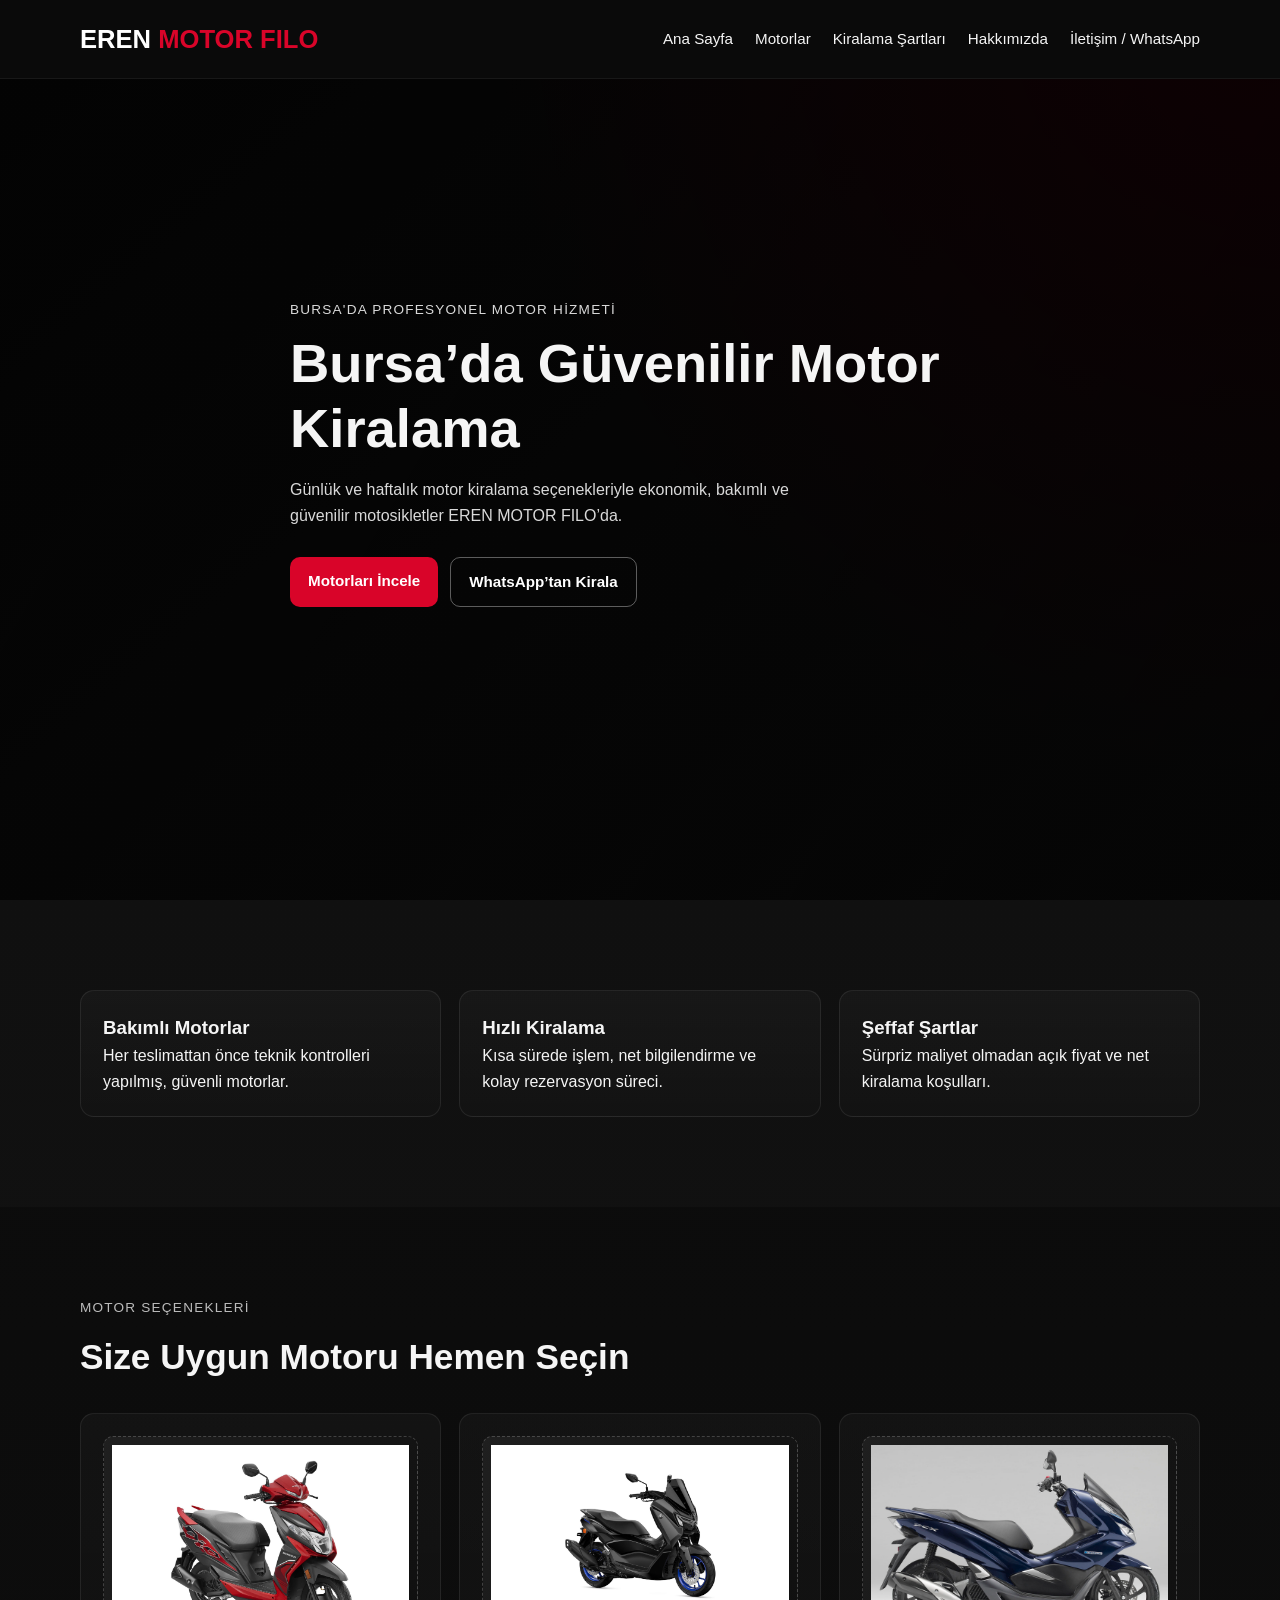
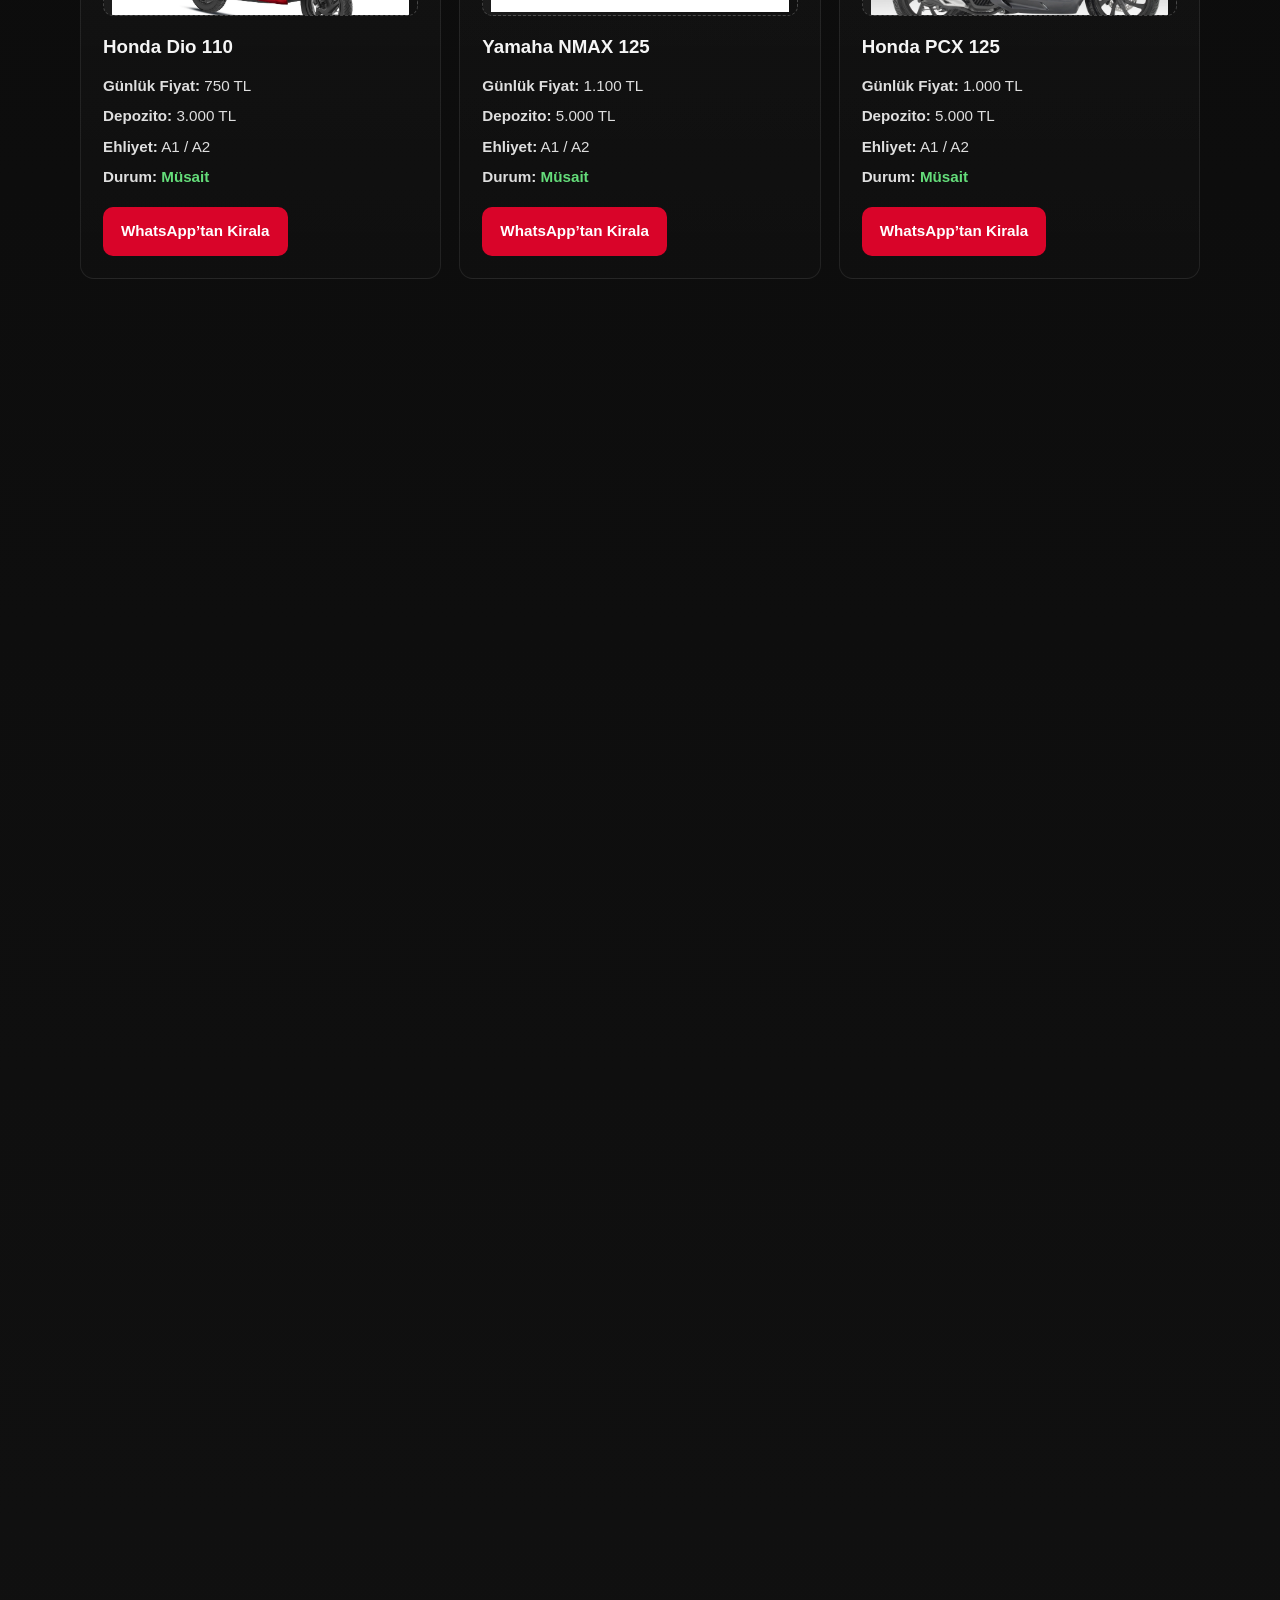
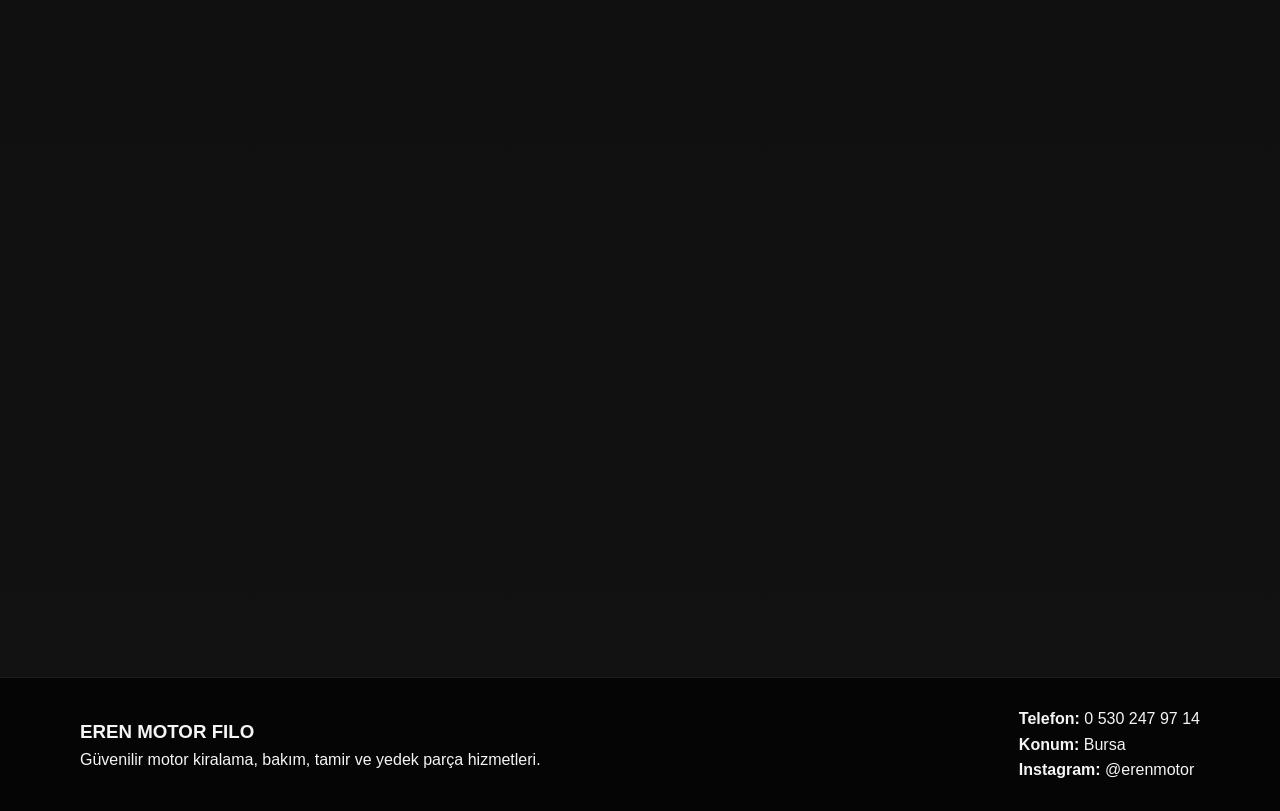
==== index.html @ 7e7c27e3 "ilk commit" ====
<!DOCTYPE html>
<html lang="tr">
  <head>
    <meta charset="UTF-8" />
    <meta name="viewport" content="width=device-width, initial-scale=1.0" />
    <meta
      name="description"
      content="EREN MOTOR FILO Bursa'da güvenilir motor kiralama, bakım, tamir ve yedek parça hizmetleri sunar."
    />
    <title>EREN MOTOR FILO – Güvenilir Motor Kiralama, Bakım ve Yedek Parça</title>
    <link rel="stylesheet" href="style.css" />
  </head>
  <body>
    <header class="header" id="top">
      <div class="container nav-wrap">
        <a href="#ana-sayfa" class="logo">EREN <span>MOTOR FILO</span></a>
        <button class="menu-toggle" id="menuToggle" aria-label="Menüyü Aç/Kapat">
          <span></span><span></span><span></span>
        </button>
        <nav class="nav" id="navMenu">
          <a href="#ana-sayfa">Ana Sayfa</a>
          <a href="#motorlar">Motorlar</a>
          <a href="#sartlar">Kiralama Şartları</a>
          <a href="#hakkimizda">Hakkımızda</a>
          <a href="#iletisim">İletişim / WhatsApp</a>
        </nav>
      </div>
    </header>

    <main>
      <section class="hero section" id="ana-sayfa">
        <div class="hero-overlay"></div>
        <div class="container hero-content reveal">
          <p class="eyebrow">Bursa'da Profesyonel Motor Hizmeti</p>
          <h1>Bursa’da Güvenilir Motor Kiralama</h1>
          <p>
            Günlük ve haftalık motor kiralama seçenekleriyle ekonomik, bakımlı ve
            güvenilir motosikletler EREN MOTOR FILO’da.
          </p>
          <div class="hero-actions">
            <a href="#motorlar" class="btn btn-primary">Motorları İncele</a>
            <a href="#" class="btn btn-outline wa-btn">WhatsApp’tan Kirala</a>
          </div>
        </div>
      </section>

      <section class="trust section">
        <div class="container trust-grid">
          <article class="trust-card reveal">
            <h3>Bakımlı Motorlar</h3>
            <p>Her teslimattan önce teknik kontrolleri yapılmış, güvenli motorlar.</p>
          </article>
          <article class="trust-card reveal">
            <h3>Hızlı Kiralama</h3>
            <p>Kısa sürede işlem, net bilgilendirme ve kolay rezervasyon süreci.</p>
          </article>
          <article class="trust-card reveal">
            <h3>Şeffaf Şartlar</h3>
            <p>Sürpriz maliyet olmadan açık fiyat ve net kiralama koşulları.</p>
          </article>
        </div>
      </section>

      <section class="section" id="motorlar">
        <div class="container">
          <div class="section-head reveal">
            <p class="eyebrow">Motor Seçenekleri</p>
            <h2>Size Uygun Motoru Hemen Seçin</h2>
          </div>
          <div class="motor-grid">
            <article class="motor-card reveal">
              <div class="img-placeholder">
                <img
                  src="./honda-dio-110.jpg"
                  alt="Honda Dio 110"
                  class="motor-image"
                />
              </div>
              <h3>Honda Dio 110</h3>
              <ul>
                <li><strong>Günlük Fiyat:</strong> 750 TL</li>
                <li><strong>Depozito:</strong> 3.000 TL</li>
                <li><strong>Ehliyet:</strong> A1 / A2</li>
                <li><strong>Durum:</strong> <span class="status">Müsait</span></li>
              </ul>
              <a href="#" class="btn btn-primary wa-btn">WhatsApp’tan Kirala</a>
            </article>

            <article class="motor-card reveal">
              <div class="img-placeholder">
                <img
                  src="./yamaha-nmax-125.jpg"
                  alt="Yamaha NMAX 125"
                  class="motor-image"
                />
              </div>
              <h3>Yamaha NMAX 125</h3>
              <ul>
                <li><strong>Günlük Fiyat:</strong> 1.100 TL</li>
                <li><strong>Depozito:</strong> 5.000 TL</li>
                <li><strong>Ehliyet:</strong> A1 / A2</li>
                <li><strong>Durum:</strong> <span class="status">Müsait</span></li>
              </ul>
              <a href="#" class="btn btn-primary wa-btn">WhatsApp’tan Kirala</a>
            </article>

            <article class="motor-card reveal">
              <div class="img-placeholder">
                <img
                  src="./honda-pcx-125.jpg"
                  alt="Honda PCX 125"
                  class="motor-image"
                />
              </div>
              <h3>Honda PCX 125</h3>
              <ul>
                <li><strong>Günlük Fiyat:</strong> 1.000 TL</li>
                <li><strong>Depozito:</strong> 5.000 TL</li>
                <li><strong>Ehliyet:</strong> A1 / A2</li>
                <li><strong>Durum:</strong> <span class="status">Müsait</span></li>
              </ul>
              <a href="#" class="btn btn-primary wa-btn">WhatsApp’tan Kirala</a>
            </article>
          </div>
        </div>
      </section>

      <section class="section" id="sartlar">
        <div class="container">
          <div class="section-head reveal">
            <p class="eyebrow">Kiralama Şartları</p>
            <h2>Net ve Güvenilir Süreç</h2>
          </div>
          <div class="terms-grid">
            <article class="term-card reveal">Geçerli ehliyet ve kimlik zorunludur.</article>
            <article class="term-card reveal">Depozito teslimat öncesinde alınır.</article>
            <article class="term-card reveal">Kask kullanımı zorunludur.</article>
            <article class="term-card reveal">Trafik cezaları kiracıya aittir.</article>
            <article class="term-card reveal">
              Hasar, kaza veya arıza durumunda firma ile hemen iletişime geçilmelidir.
            </article>
            <article class="term-card reveal">Motor üçüncü kişilere kullandırılamaz.</article>
            <article class="term-card reveal">Sözleşme imzalanmadan motor teslim edilmez.</article>
          </div>
          <div class="download-actions reveal">
            <a href="#" class="btn btn-outline">Kiralama Sözleşmesi PDF İndir</a>
            <a href="#" class="btn btn-outline">Kiralama Sözleşmesi Word İndir</a>
          </div>
        </div>
      </section>

      <section class="section" id="hakkimizda">
        <div class="container about reveal">
          <div class="section-head">
            <p class="eyebrow">Hakkımızda</p>
            <h2>EREN MOTOR FILO</h2>
          </div>
          <p>
            EREN MOTOR FILO, motosiklet bakım, tamir, onarım, yedek parça ve motor kiralama
            hizmetleri sunan güvenilir bir işletmedir. Müşterilerimize bakımlı, güvenli
            ve kullanıma hazır motosikletler sunarak şehir içi ulaşımı daha pratik ve
            ekonomik hale getiriyoruz. Amacımız; şeffaf fiyat, güvenilir hizmet ve hızlı
            destek ile müşterilerimize sorunsuz bir deneyim yaşatmaktır.
          </p>
        </div>
      </section>

      <section class="section" id="iletisim">
        <div class="container contact-grid">
          <div class="contact-info reveal">
            <div class="section-head">
              <p class="eyebrow">İletişim</p>
              <h2>Bize Ulaşın</h2>
            </div>
            <ul>
              <li><strong>Yetkili:</strong> Aziz Yavaş</li>
              <li><strong>Telefon:</strong> 0 530 247 97 14</li>
              <li><strong>Instagram:</strong> @erenmotor</li>
              <li><strong>Konum:</strong> Bursa, Osmangazi, Bağlarbaşı Mah., 1. Çalı Sok., 1A</li>
            </ul>
            <a href="#" class="btn btn-primary wa-btn">WhatsApp</a>
            <div class="map-placeholder">Google Maps Placeholder</div>
          </div>

          <form class="contact-form reveal" id="contactForm">
            <h3>Hızlı Talep Formu</h3>
            <label for="name">Ad Soyad</label>
            <input type="text" id="name" name="name" required />

            <label for="phone">Telefon</label>
            <input type="tel" id="phone" name="phone" required />

            <label for="bike">Kiralamak istediğiniz motor</label>
            <input type="text" id="bike" name="bike" required />

            <label for="date">Tarih aralığı</label>
            <input type="text" id="date" name="date" placeholder="Örn: 12.06.2026 - 15.06.2026" required />

            <label for="message">Mesaj</label>
            <textarea id="message" name="message" rows="4" required></textarea>

            <button type="submit" class="btn btn-primary">Gönder</button>
            <p class="form-note" id="formNote"></p>
          </form>
        </div>
      </section>
    </main>

    <footer class="footer">
      <div class="container footer-content">
        <div>
          <h3>EREN MOTOR FILO</h3>
          <p>Güvenilir motor kiralama, bakım, tamir ve yedek parça hizmetleri.</p>
        </div>
        <div>
          <p><strong>Telefon:</strong> 0 530 247 97 14</p>
          <p><strong>Konum:</strong> Bursa</p>
          <p><strong>Instagram:</strong> @erenmotor</p>
        </div>
      </div>
    </footer>

    <script src="script.js"></script>
  </body>
</html>
---- style.css ----
:root {
  --black: #0b0b0b;
  --dark-gray: #1a1a1a;
  --mid-gray: #2b2b2b;
  --light: #f5f5f5;
  --white: #ffffff;
  --red: #d90429;
  --red-hover: #ef233c;
  --shadow: 0 12px 30px rgba(0, 0, 0, 0.35);
}

* {
  margin: 0;
  padding: 0;
  box-sizing: border-box;
}

html {
  scroll-behavior: smooth;
}

body {
  font-family: "Segoe UI", Tahoma, Geneva, Verdana, sans-serif;
  background: linear-gradient(180deg, #090909, #121212);
  color: var(--light);
  line-height: 1.6;
}

.container {
  width: min(1120px, 92%);
  margin: 0 auto;
}

.section {
  padding: 90px 0;
}

.eyebrow {
  color: #bbbbbb;
  text-transform: uppercase;
  letter-spacing: 1.2px;
  font-size: 0.85rem;
  margin-bottom: 10px;
}

.header {
  position: fixed;
  top: 0;
  width: 100%;
  z-index: 1000;
  background: rgba(11, 11, 11, 0.95);
  border-bottom: 1px solid rgba(255, 255, 255, 0.06);
  transition: box-shadow 0.3s ease, background 0.3s ease;
}

.header.scrolled {
  box-shadow: var(--shadow);
  background: rgba(11, 11, 11, 0.98);
}

.nav-wrap {
  min-height: 78px;
  display: flex;
  align-items: center;
  justify-content: space-between;
}

.logo {
  color: var(--white);
  font-size: 1.6rem;
  text-decoration: none;
  font-weight: 800;
}

.logo span {
  color: var(--red);
}

.nav {
  display: flex;
  gap: 22px;
}

.nav a {
  text-decoration: none;
  color: var(--light);
  font-size: 0.95rem;
  transition: color 0.25s ease;
}

.nav a:hover {
  color: var(--red);
}

.menu-toggle {
  display: none;
  width: 42px;
  height: 42px;
  border: 1px solid rgba(255, 255, 255, 0.2);
  border-radius: 8px;
  background: transparent;
  cursor: pointer;
}

.menu-toggle span {
  display: block;
  width: 20px;
  height: 2px;
  background: var(--white);
  margin: 5px auto;
  transition: 0.25s ease;
}

.hero {
  position: relative;
  min-height: 100vh;
  display: flex;
  align-items: center;
  padding-top: 96px;
  background: radial-gradient(circle at top right, #2b0008, transparent 50%),
    linear-gradient(140deg, #060606, #151515);
}

.hero-overlay {
  position: absolute;
  inset: 0;
  background: linear-gradient(120deg, rgba(0, 0, 0, 0.55), rgba(0, 0, 0, 0.75));
}

.hero-content {
  position: relative;
  max-width: 700px;
  z-index: 2;
}

.hero h1 {
  font-size: clamp(2rem, 5vw, 3.4rem);
  margin-bottom: 16px;
  line-height: 1.2;
}

.hero p {
  color: #d9d9d9;
  max-width: 60ch;
}

.hero-actions {
  display: flex;
  flex-wrap: wrap;
  gap: 12px;
  margin-top: 28px;
}

.btn {
  display: inline-block;
  text-decoration: none;
  border: none;
  cursor: pointer;
  padding: 12px 18px;
  border-radius: 10px;
  font-weight: 700;
  font-size: 0.95rem;
  transition: transform 0.2s ease, background 0.25s ease, color 0.25s ease;
}

.btn:hover {
  transform: translateY(-2px);
}

.btn-primary {
  background: var(--red);
  color: var(--white);
}

.btn-primary:hover {
  background: var(--red-hover);
}

.btn-outline {
  background: transparent;
  color: var(--white);
  border: 1px solid rgba(255, 255, 255, 0.35);
}

.btn-outline:hover {
  border-color: var(--red);
  color: var(--red);
}

.trust {
  background: rgba(255, 255, 255, 0.02);
}

.trust-grid {
  display: grid;
  grid-template-columns: repeat(3, 1fr);
  gap: 18px;
}

.trust-card,
.motor-card,
.term-card,
.contact-form,
.contact-info,
.about {
  background: linear-gradient(180deg, rgba(255, 255, 255, 0.03), rgba(255, 255, 255, 0.01));
  border: 1px solid rgba(255, 255, 255, 0.08);
  border-radius: 14px;
  padding: 22px;
}

.section-head h2 {
  font-size: clamp(1.5rem, 2.8vw, 2.2rem);
}

.motor-grid {
  margin-top: 28px;
  display: grid;
  grid-template-columns: repeat(3, 1fr);
  gap: 18px;
}

.motor-card {
  transition: transform 0.25s ease, border-color 0.25s ease;
}

.motor-card:hover {
  transform: translateY(-6px);
  border-color: rgba(217, 4, 41, 0.65);
}

.img-placeholder {
  height: 180px;
  display: grid;
  place-items: center;
  overflow: hidden;
  border-radius: 10px;
  margin-bottom: 16px;
  color: #bcbcbc;
  background: linear-gradient(120deg, #1f1f1f, #101010);
  border: 1px dashed rgba(255, 255, 255, 0.2);
}

.motor-image {
  width: 100%;
  height: 100%;
  object-fit: contain;
  padding: 8px;
}

.motor-card h3 {
  margin-bottom: 12px;
}

.motor-card ul {
  list-style: none;
  margin-bottom: 18px;
}

.motor-card li {
  margin-bottom: 6px;
  color: #dfdfdf;
  font-size: 0.95rem;
}

.status {
  color: #64dd7a;
  font-weight: 700;
}

.terms-grid {
  margin-top: 26px;
  display: grid;
  grid-template-columns: repeat(2, 1fr);
  gap: 14px;
}

.download-actions {
  margin-top: 22px;
  display: flex;
  flex-wrap: wrap;
  gap: 12px;
}

.about p {
  margin-top: 14px;
  color: #e1e1e1;
}

.contact-grid {
  display: grid;
  grid-template-columns: 1fr 1fr;
  gap: 20px;
}

.contact-info ul {
  list-style: none;
  margin: 14px 0;
}

.contact-info li {
  margin-bottom: 8px;
}

.map-placeholder {
  margin-top: 18px;
  height: 220px;
  border-radius: 10px;
  display: grid;
  place-items: center;
  color: #cfcfcf;
  border: 1px dashed rgba(255, 255, 255, 0.26);
  background: linear-gradient(130deg, #151515, #0f0f0f);
}

.contact-form h3 {
  margin-bottom: 14px;
}

.contact-form label {
  display: block;
  font-size: 0.92rem;
  margin-bottom: 5px;
  color: #dddddd;
}

.contact-form input,
.contact-form textarea {
  width: 100%;
  background: #131313;
  color: var(--white);
  border: 1px solid rgba(255, 255, 255, 0.15);
  border-radius: 10px;
  padding: 11px 12px;
  margin-bottom: 12px;
}

.contact-form input:focus,
.contact-form textarea:focus {
  outline: none;
  border-color: rgba(217, 4, 41, 0.65);
}

.form-note {
  margin-top: 8px;
  font-size: 0.9rem;
}

.footer {
  background: #050505;
  border-top: 1px solid rgba(255, 255, 255, 0.09);
  padding: 28px 0;
}

.footer-content {
  display: flex;
  align-items: center;
  justify-content: space-between;
  gap: 18px;
}

.reveal {
  opacity: 0;
  transform: translateY(18px);
  transition: opacity 0.6s ease, transform 0.6s ease;
}

.reveal.visible {
  opacity: 1;
  transform: translateY(0);
}

@media (max-width: 980px) {
  .nav {
    position: absolute;
    top: 78px;
    left: 0;
    width: 100%;
    flex-direction: column;
    background: #0d0d0d;
    border-bottom: 1px solid rgba(255, 255, 255, 0.08);
    padding: 16px 4%;
    display: none;
  }

  .nav.open {
    display: flex;
  }

  .menu-toggle {
    display: block;
  }

  .trust-grid,
  .motor-grid,
  .contact-grid {
    grid-template-columns: 1fr;
  }

  .terms-grid {
    grid-template-columns: 1fr;
  }

  .footer-content {
    flex-direction: column;
    align-items: flex-start;
  }
}

@media (max-width: 600px) {
  .section {
    padding: 70px 0;
  }

  .hero {
    min-height: 88vh;
  }

  .img-placeholder {
    height: 150px;
  }
}
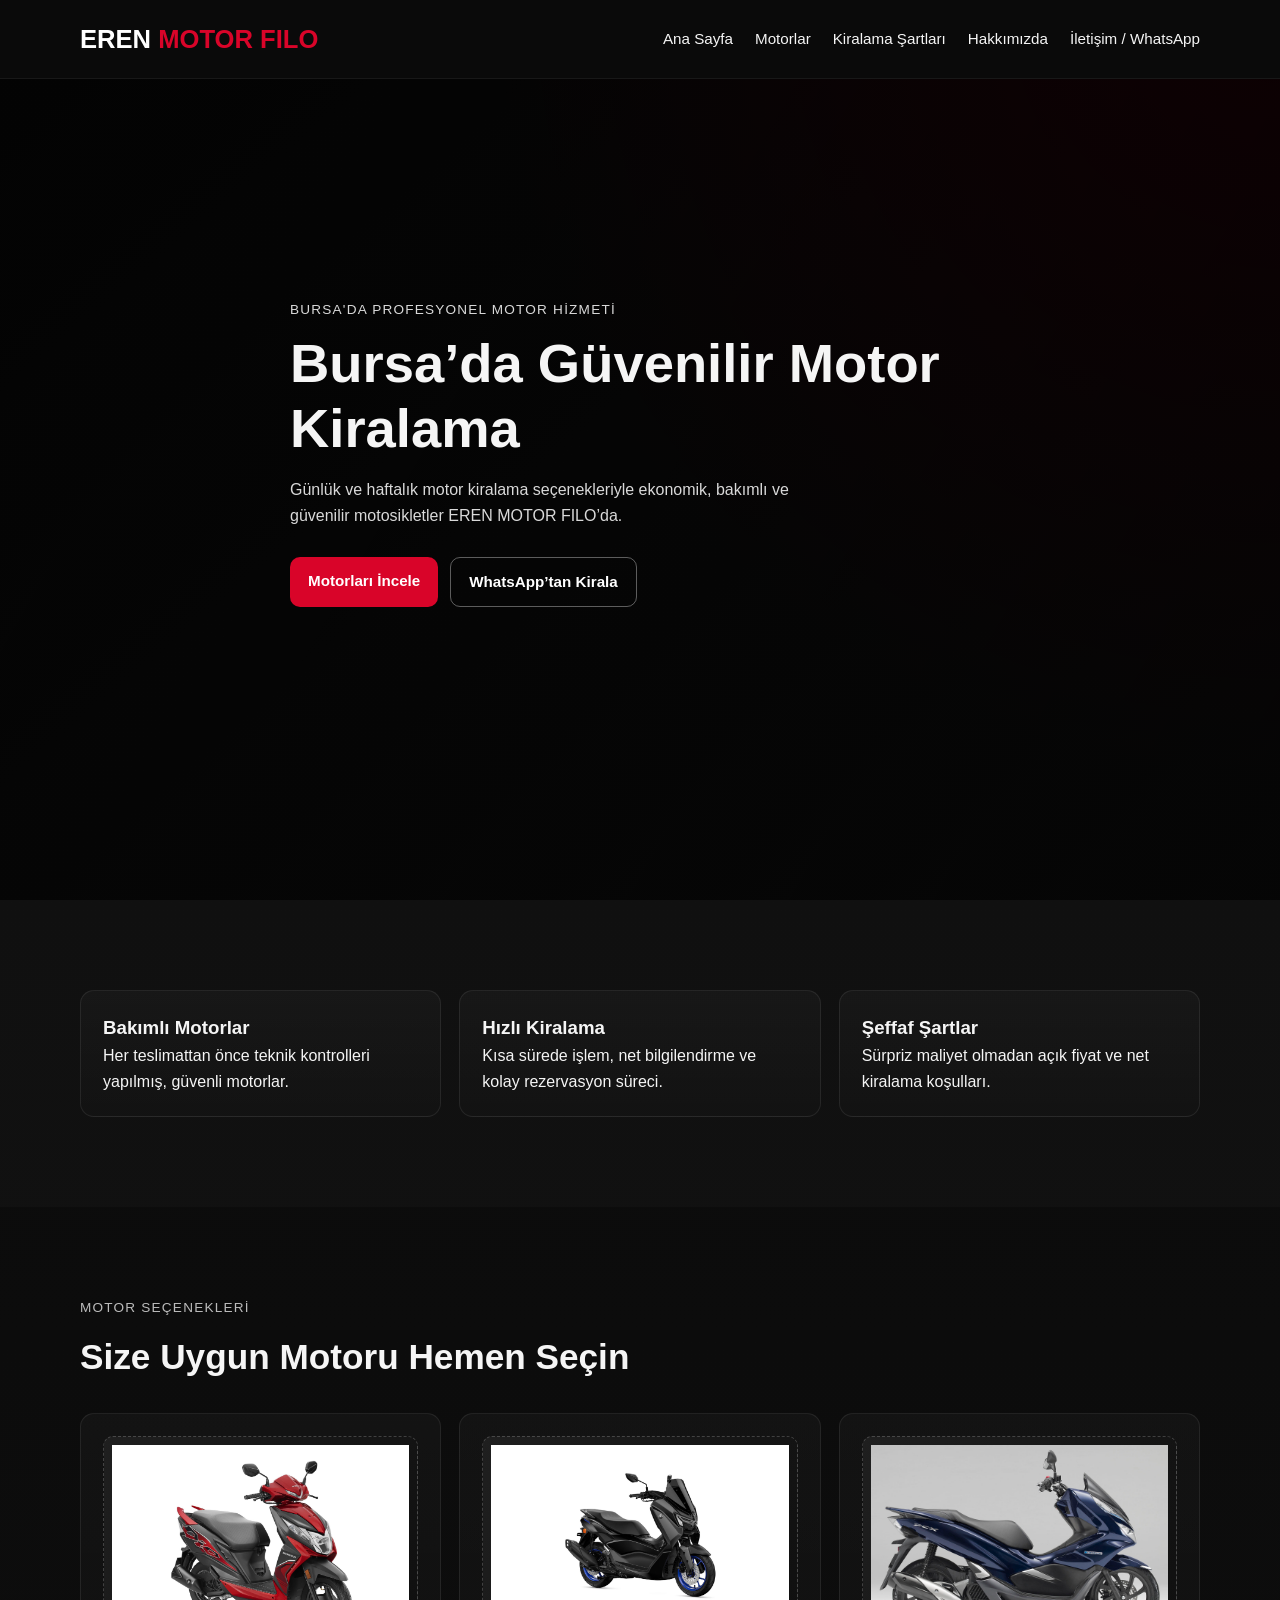
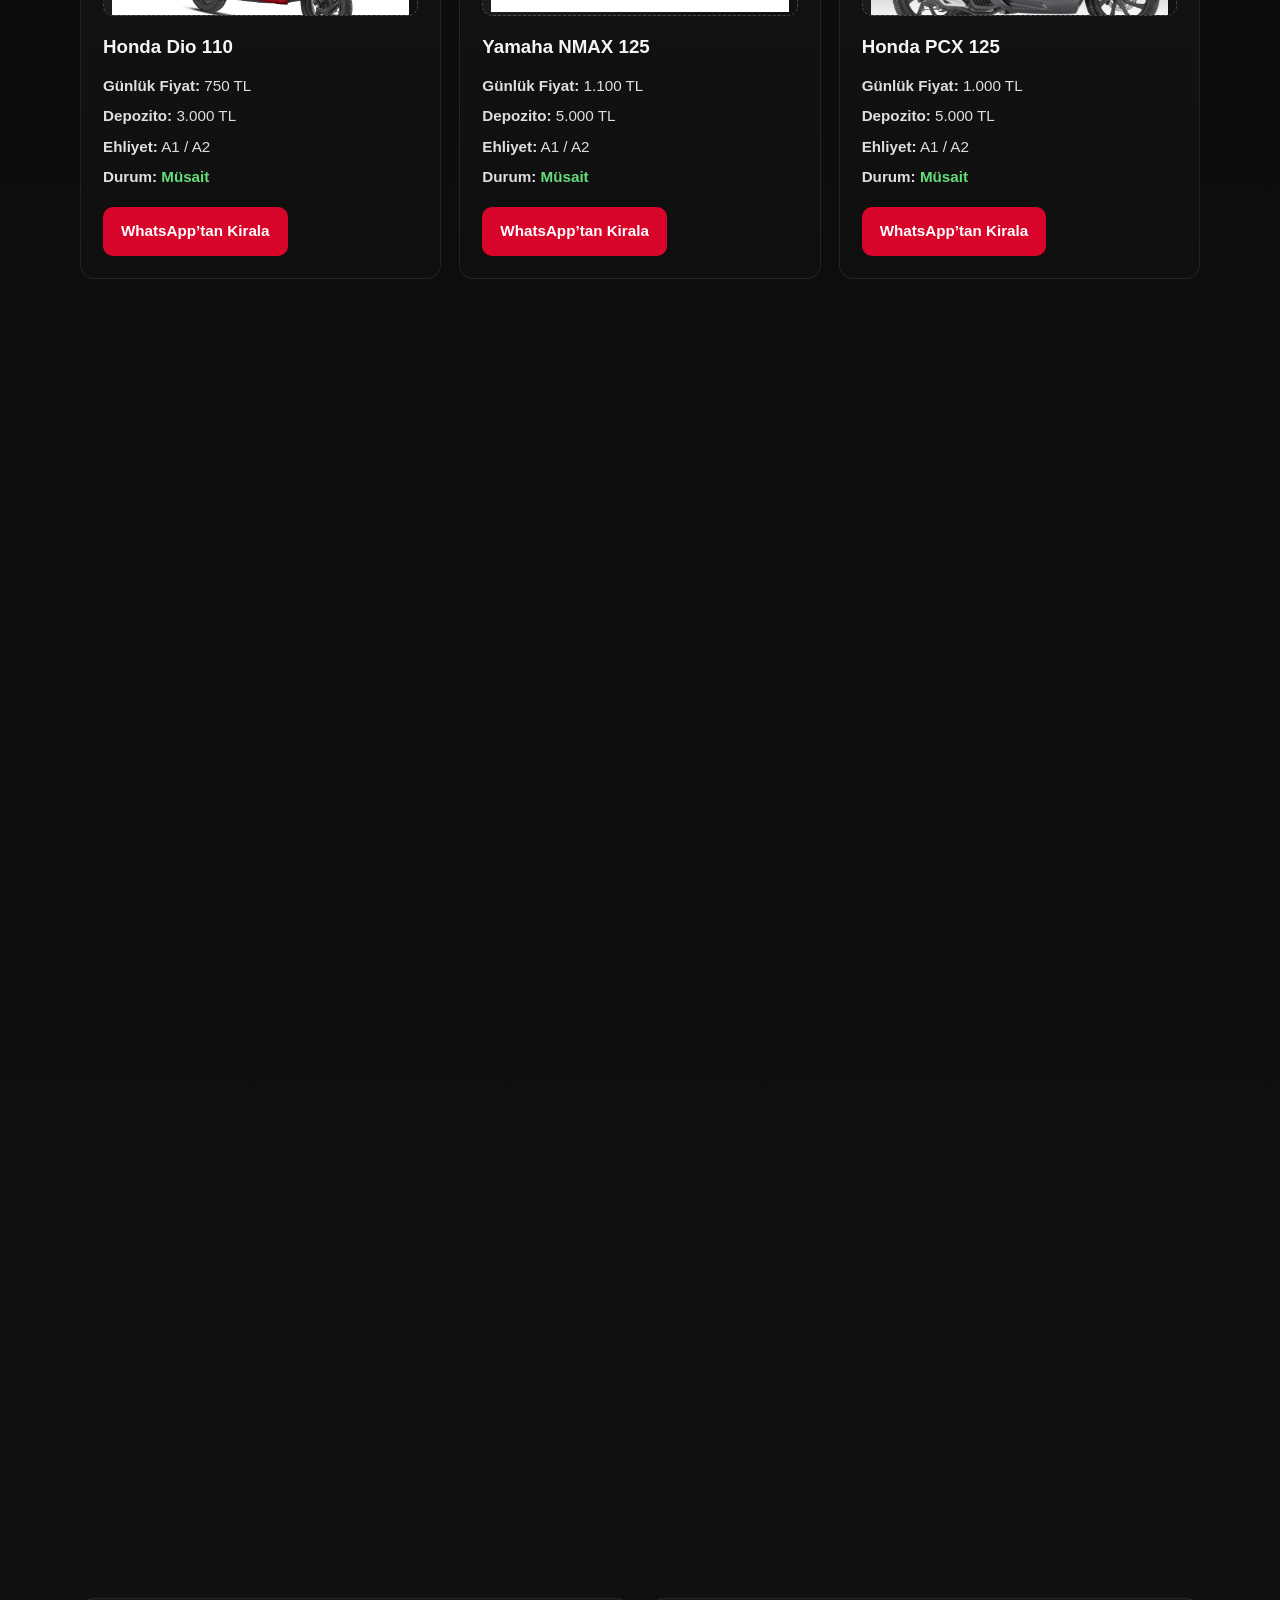
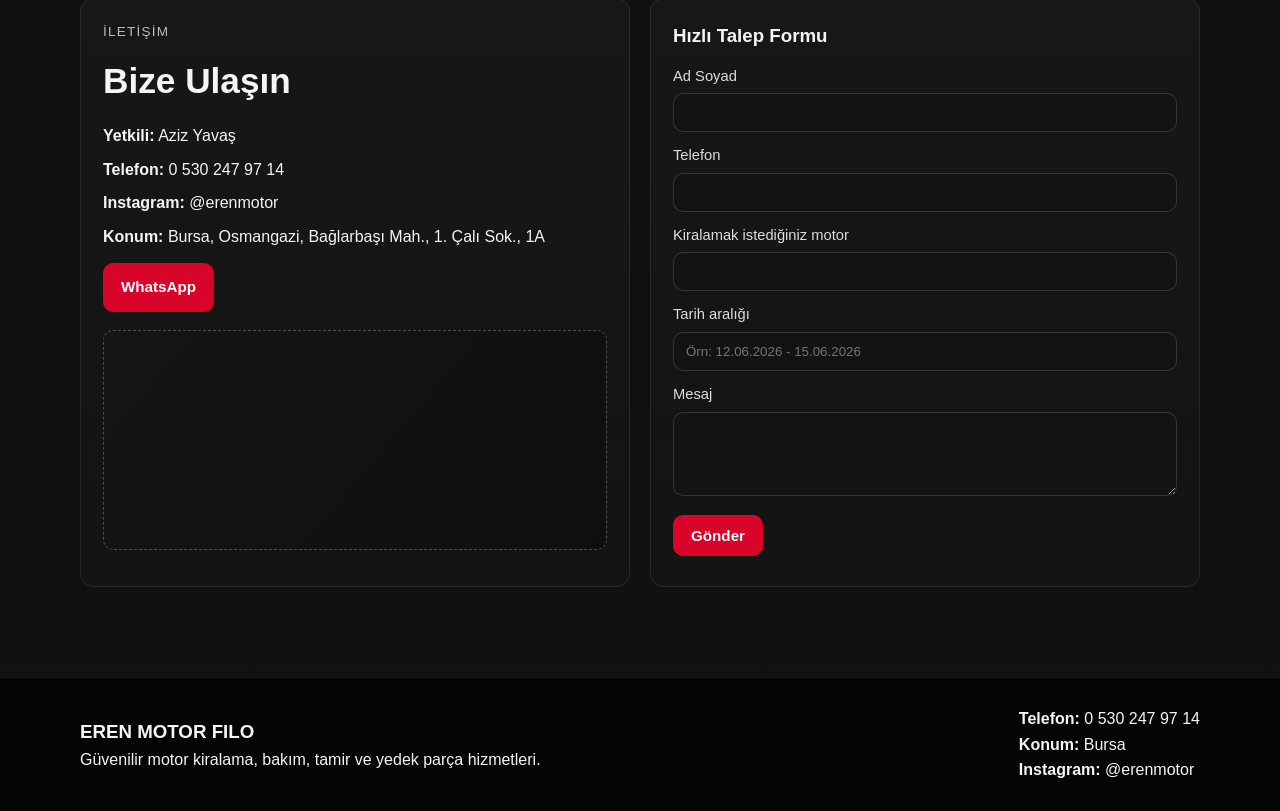
==== commit 93dc04f0: "asd" ====
--- a/index.html
+++ b/index.html
@@ -179,7 +179,18 @@
               <li><strong>Konum:</strong> Bursa, Osmangazi, Bağlarbaşı Mah., 1. Çalı Sok., 1A</li>
             </ul>
             <a href="#" class="btn btn-primary wa-btn">WhatsApp</a>
-            <div class="map-placeholder">Google Maps Placeholder</div>
+            <div class="map-placeholder">
+              <iframe
+                title="EREN MOTOR FILO Konum"
+                src="https://maps.google.com/maps?q=Bursa%2C%20Osmangazi%2C%20Ba%C4%9Flarba%C5%9F%C4%B1%20Mah.%2C%201.%20%C3%87al%C4%B1%20Sok.%2C%201A&t=&z=16&ie=UTF8&iwloc=&output=embed"
+                width="100%"
+                height="100%"
+                style="border: 0"
+                loading="lazy"
+                referrerpolicy="no-referrer-when-downgrade"
+                allowfullscreen
+              ></iframe>
+            </div>
           </div>
 
           <form class="contact-form reveal" id="contactForm">
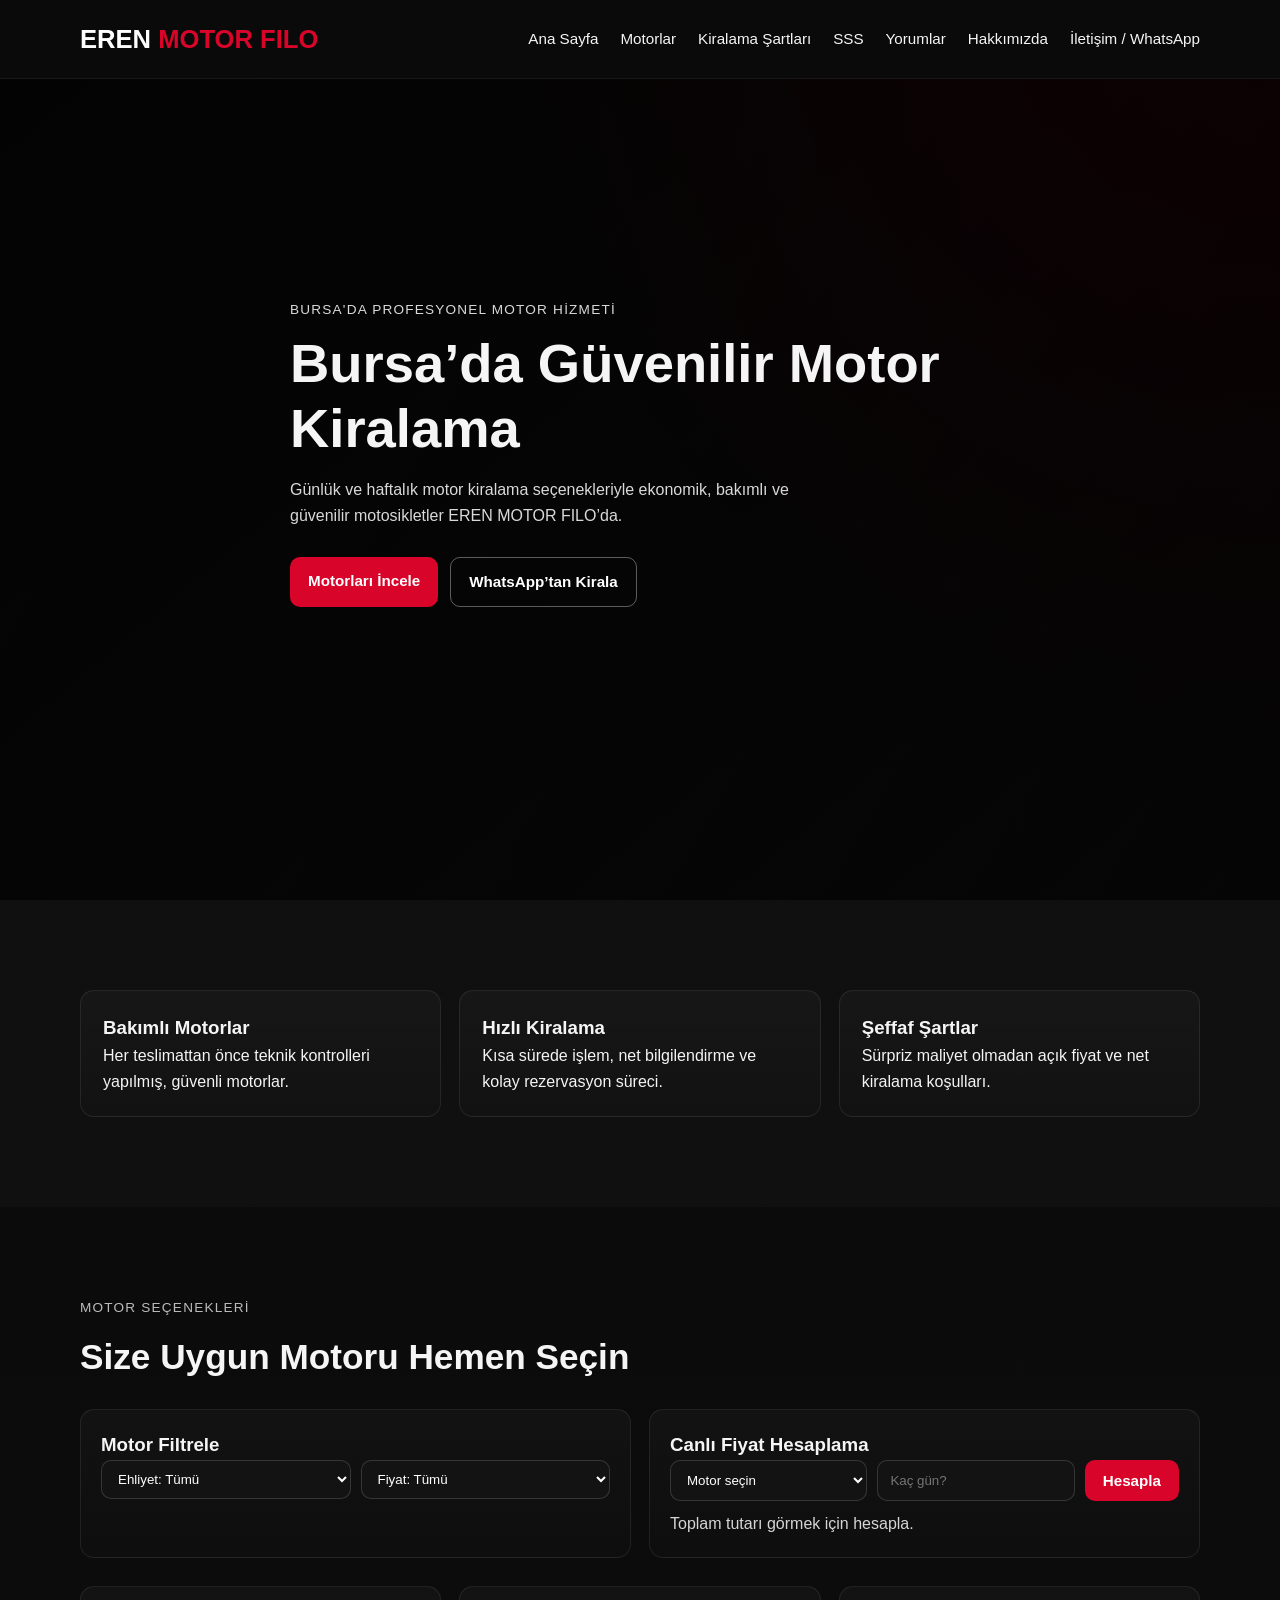
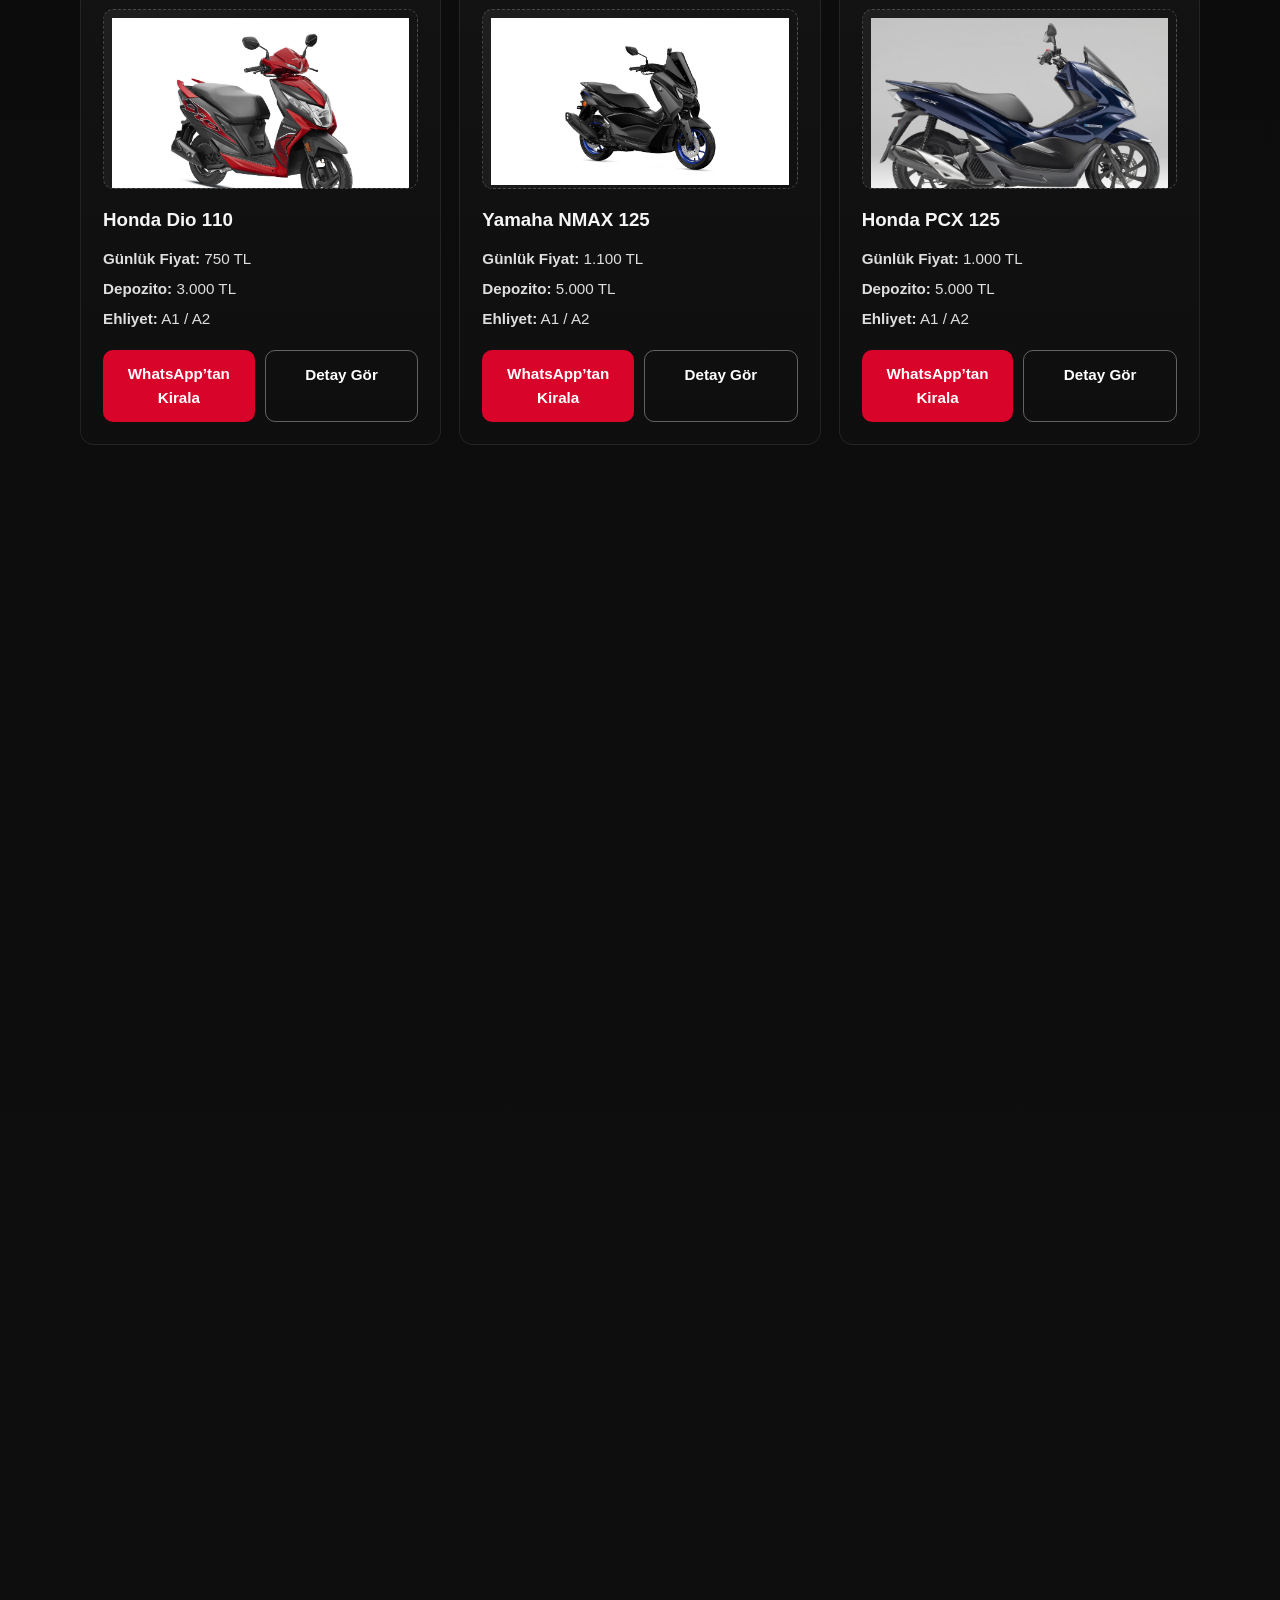
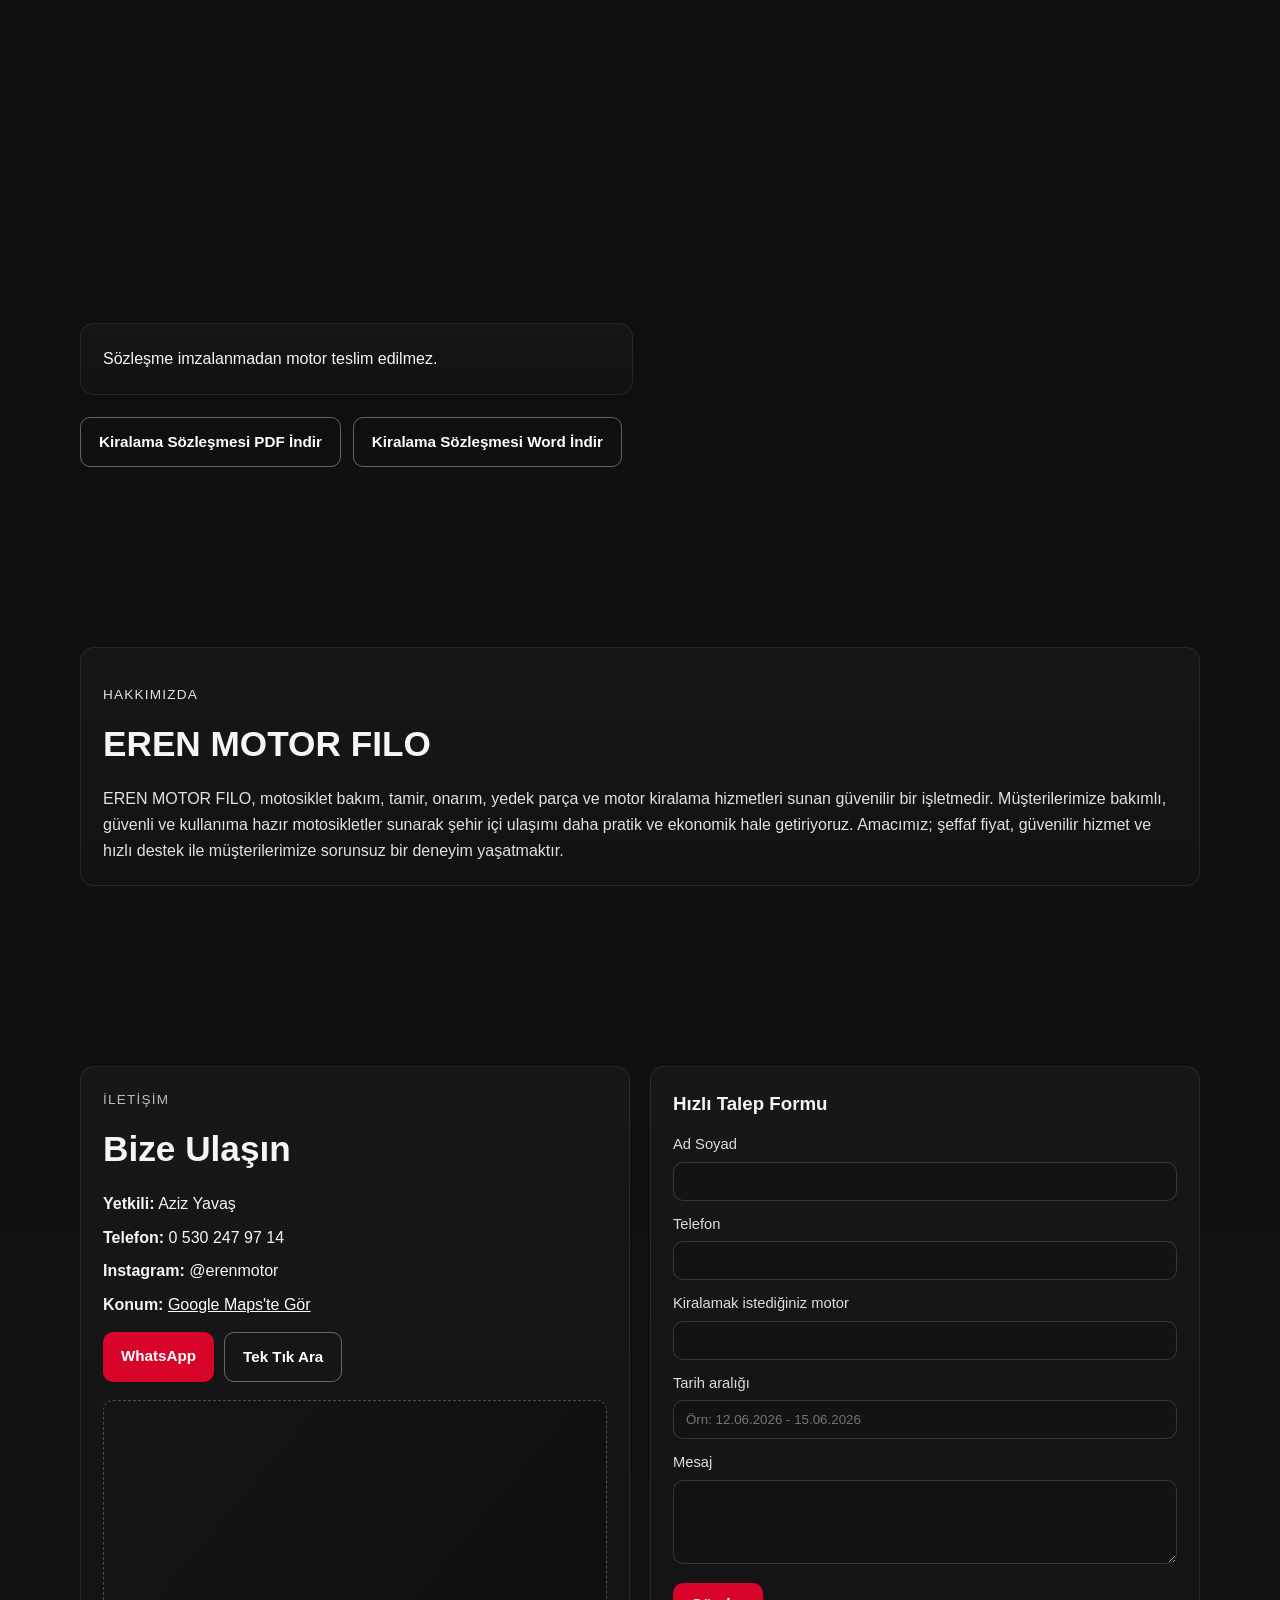
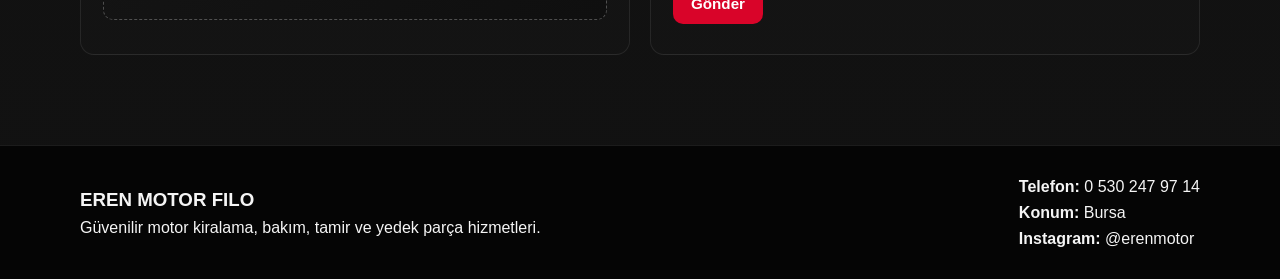
==== commit da62971e: "Enhance rental site with detail pages and UX improvements" ====
--- a/index.html
+++ b/index.html
@@ -21,6 +21,8 @@
           <a href="#ana-sayfa">Ana Sayfa</a>
           <a href="#motorlar">Motorlar</a>
           <a href="#sartlar">Kiralama Şartları</a>
+          <a href="#sss">SSS</a>
+          <a href="#yorumlar">Yorumlar</a>
           <a href="#hakkimizda">Hakkımızda</a>
           <a href="#iletisim">İletişim / WhatsApp</a>
         </nav>
@@ -67,8 +69,40 @@
             <p class="eyebrow">Motor Seçenekleri</p>
             <h2>Size Uygun Motoru Hemen Seçin</h2>
           </div>
+          <div class="tools-grid reveal">
+            <div class="tool-card">
+              <h3>Motor Filtrele</h3>
+              <div class="filter-row">
+                <select id="licenseFilter">
+                  <option value="all">Ehliyet: Tümü</option>
+                  <option value="A1">A1</option>
+                  <option value="A2">A2</option>
+                </select>
+                <select id="priceFilter">
+                  <option value="all">Fiyat: Tümü</option>
+                  <option value="900">900 TL altı</option>
+                  <option value="1000">1.000 TL altı</option>
+                  <option value="1200">1.200 TL altı</option>
+                </select>
+              </div>
+            </div>
+            <div class="tool-card">
+              <h3>Canlı Fiyat Hesaplama</h3>
+              <div class="calculator-grid">
+                <select id="calcMotor">
+                  <option value="">Motor seçin</option>
+                  <option value="750" data-deposit="3000">Honda Dio 110</option>
+                  <option value="1100" data-deposit="5000">Yamaha NMAX 125</option>
+                  <option value="1000" data-deposit="5000">Honda PCX 125</option>
+                </select>
+                <input type="number" id="calcDays" min="1" placeholder="Kaç gün?" />
+                <button class="btn btn-primary" id="calcBtn">Hesapla</button>
+              </div>
+              <p class="calc-result" id="calcResult">Toplam tutarı görmek için hesapla.</p>
+            </div>
+          </div>
           <div class="motor-grid">
-            <article class="motor-card reveal">
+            <article class="motor-card reveal" data-model="Honda Dio 110" data-price="750" data-license="A1 A2" data-deposit="3000">
               <div class="img-placeholder">
                 <img
                   src="./honda-dio-110.jpg"
@@ -81,12 +115,14 @@
                 <li><strong>Günlük Fiyat:</strong> 750 TL</li>
                 <li><strong>Depozito:</strong> 3.000 TL</li>
                 <li><strong>Ehliyet:</strong> A1 / A2</li>
-                <li><strong>Durum:</strong> <span class="status">Müsait</span></li>
               </ul>
-              <a href="#" class="btn btn-primary wa-btn">WhatsApp’tan Kirala</a>
-            </article>
-
-            <article class="motor-card reveal">
+              <div class="card-actions">
+                <a href="#" class="btn btn-primary wa-btn" data-bike="Honda Dio 110">WhatsApp’tan Kirala</a>
+                <a href="./detail.html?model=Honda%20Dio%20110" class="btn btn-outline">Detay Gör</a>
+              </div>
+            </article>
+
+            <article class="motor-card reveal" data-model="Yamaha NMAX 125" data-price="1100" data-license="A1 A2" data-deposit="5000">
               <div class="img-placeholder">
                 <img
                   src="./yamaha-nmax-125.jpg"
@@ -99,12 +135,14 @@
                 <li><strong>Günlük Fiyat:</strong> 1.100 TL</li>
                 <li><strong>Depozito:</strong> 5.000 TL</li>
                 <li><strong>Ehliyet:</strong> A1 / A2</li>
-                <li><strong>Durum:</strong> <span class="status">Müsait</span></li>
               </ul>
-              <a href="#" class="btn btn-primary wa-btn">WhatsApp’tan Kirala</a>
-            </article>
-
-            <article class="motor-card reveal">
+              <div class="card-actions">
+                <a href="#" class="btn btn-primary wa-btn" data-bike="Yamaha NMAX 125">WhatsApp’tan Kirala</a>
+                <a href="./detail.html?model=Yamaha%20NMAX%20125" class="btn btn-outline">Detay Gör</a>
+              </div>
+            </article>
+
+            <article class="motor-card reveal" data-model="Honda PCX 125" data-price="1000" data-license="A1 A2" data-deposit="5000">
               <div class="img-placeholder">
                 <img
                   src="./honda-pcx-125.jpg"
@@ -117,9 +155,57 @@
                 <li><strong>Günlük Fiyat:</strong> 1.000 TL</li>
                 <li><strong>Depozito:</strong> 5.000 TL</li>
                 <li><strong>Ehliyet:</strong> A1 / A2</li>
-                <li><strong>Durum:</strong> <span class="status">Müsait</span></li>
               </ul>
-              <a href="#" class="btn btn-primary wa-btn">WhatsApp’tan Kirala</a>
+              <div class="card-actions">
+                <a href="#" class="btn btn-primary wa-btn" data-bike="Honda PCX 125">WhatsApp’tan Kirala</a>
+                <a href="./detail.html?model=Honda%20PCX%20125" class="btn btn-outline">Detay Gör</a>
+              </div>
+            </article>
+          </div>
+        </div>
+      </section>
+
+      <section class="section" id="sss">
+        <div class="container">
+          <div class="section-head reveal">
+            <p class="eyebrow">Sık Sorulan Sorular</p>
+            <h2>Kiralama Süreci Hakkında</h2>
+          </div>
+          <div class="faq-list reveal">
+            <details class="faq-item">
+              <summary>Depozito ne zaman iade edilir?</summary>
+              <p>Motor sorunsuz teslim edildiğinde kontrol sonrası depozito aynı gün içinde iade edilir.</p>
+            </details>
+            <details class="faq-item">
+              <summary>Hangi ehliyet ile kiralama yapılabilir?</summary>
+              <p>Listelenen motorlar için A1 veya A2 ehliyet gereklidir.</p>
+            </details>
+            <details class="faq-item">
+              <summary>Kask kiralamaya dahil mi?</summary>
+              <p>Evet, güvenlik için kask kullanımı zorunludur ve teslimatta bilgilendirme yapılır.</p>
+            </details>
+          </div>
+        </div>
+      </section>
+
+      <section class="section" id="yorumlar">
+        <div class="container">
+          <div class="section-head reveal">
+            <p class="eyebrow">Müşteri Yorumları</p>
+            <h2>Gerçek Deneyimler</h2>
+          </div>
+          <div class="review-grid">
+            <article class="review-card reveal">
+              <p>“Motor tertemizdi, teslim süreci çok hızlıydı. Kesinlikle tekrar kiralarım.”</p>
+              <h4>Mehmet K.</h4>
+            </article>
+            <article class="review-card reveal">
+              <p>“Fiyat konusunda çok şeffaflardı. WhatsApp’tan hemen dönüş yaptılar.”</p>
+              <h4>Ayşe D.</h4>
+            </article>
+            <article class="review-card reveal">
+              <p>“Bakımlı motor, düzgün esnaf. Bursa’da güvenle tercih edilecek yer.”</p>
+              <h4>Burak T.</h4>
             </article>
           </div>
         </div>
@@ -176,13 +262,26 @@
               <li><strong>Yetkili:</strong> Aziz Yavaş</li>
               <li><strong>Telefon:</strong> 0 530 247 97 14</li>
               <li><strong>Instagram:</strong> @erenmotor</li>
-              <li><strong>Konum:</strong> Bursa, Osmangazi, Bağlarbaşı Mah., 1. Çalı Sok., 1A</li>
+              <li>
+                <strong>Konum:</strong>
+                <a
+                  href="https://maps.app.goo.gl/Wn4B2doqCpdcBy166"
+                  target="_blank"
+                  rel="noopener noreferrer"
+                  class="map-link"
+                >
+                  Google Maps'te Gör
+                </a>
+              </li>
             </ul>
-            <a href="#" class="btn btn-primary wa-btn">WhatsApp</a>
+            <div class="contact-actions">
+              <a href="#" class="btn btn-primary wa-btn">WhatsApp</a>
+              <a href="tel:+905302479714" class="btn btn-outline">Tek Tık Ara</a>
+            </div>
             <div class="map-placeholder">
               <iframe
                 title="EREN MOTOR FILO Konum"
-                src="https://maps.google.com/maps?q=Bursa%2C%20Osmangazi%2C%20Ba%C4%9Flarba%C5%9F%C4%B1%20Mah.%2C%201.%20%C3%87al%C4%B1%20Sok.%2C%201A&t=&z=16&ie=UTF8&iwloc=&output=embed"
+                src="https://maps.google.com/maps?q=Ba%C4%9Flarba%C5%9F%C4%B1%2C%20Elmap%C4%B1nar%20Sk.%2C%2016160%20Osmangazi%2FBursa%2C%20T%C3%BCrkiye&t=&z=17&ie=UTF8&iwloc=&output=embed"
                 width="100%"
                 height="100%"
                 style="border: 0"
--- a/style.css
+++ b/style.css
@@ -220,6 +220,51 @@
   gap: 18px;
 }
 
+.tools-grid {
+  margin-top: 24px;
+  display: grid;
+  grid-template-columns: 1fr 1fr;
+  gap: 18px;
+}
+
+.tool-card,
+.faq-item,
+.review-card {
+  background: linear-gradient(180deg, rgba(255, 255, 255, 0.03), rgba(255, 255, 255, 0.01));
+  border: 1px solid rgba(255, 255, 255, 0.08);
+  border-radius: 14px;
+}
+
+.tool-card {
+  padding: 20px;
+}
+
+.filter-row,
+.calculator-grid,
+.card-actions,
+.contact-actions {
+  display: flex;
+  gap: 10px;
+  flex-wrap: wrap;
+}
+
+.filter-row select,
+.calculator-grid select,
+.calculator-grid input {
+  flex: 1;
+  min-width: 150px;
+  background: #131313;
+  color: var(--white);
+  border: 1px solid rgba(255, 255, 255, 0.15);
+  border-radius: 10px;
+  padding: 10px 12px;
+}
+
+.calc-result {
+  margin-top: 10px;
+  color: #d6d6d6;
+}
+
 .motor-card {
   transition: transform 0.25s ease, border-color 0.25s ease;
 }
@@ -263,6 +308,12 @@
   font-size: 0.95rem;
 }
 
+.card-actions .btn {
+  flex: 1;
+  min-width: 140px;
+  text-align: center;
+}
+
 .status {
   color: #64dd7a;
   font-weight: 700;
@@ -287,6 +338,46 @@
   color: #e1e1e1;
 }
 
+.faq-list {
+  margin-top: 24px;
+  display: grid;
+  gap: 12px;
+}
+
+.faq-item {
+  padding: 14px 16px;
+}
+
+.faq-item summary {
+  cursor: pointer;
+  font-weight: 700;
+}
+
+.faq-item p {
+  margin-top: 8px;
+  color: #d6d6d6;
+}
+
+.review-grid {
+  margin-top: 24px;
+  display: grid;
+  grid-template-columns: repeat(3, 1fr);
+  gap: 16px;
+}
+
+.review-card {
+  padding: 18px;
+}
+
+.review-card p {
+  color: #d8d8d8;
+}
+
+.review-card h4 {
+  margin-top: 12px;
+  color: #ffffff;
+}
+
 .contact-grid {
   display: grid;
   grid-template-columns: 1fr 1fr;
@@ -300,6 +391,15 @@
 
 .contact-info li {
   margin-bottom: 8px;
+}
+
+.map-link {
+  color: #ffffff;
+  text-decoration: underline;
+}
+
+.map-link:hover {
+  color: var(--red);
 }
 
 .map-placeholder {
@@ -311,6 +411,10 @@
   color: #cfcfcf;
   border: 1px dashed rgba(255, 255, 255, 0.26);
   background: linear-gradient(130deg, #151515, #0f0f0f);
+}
+
+.map-placeholder iframe {
+  border-radius: 10px;
 }
 
 .contact-form h3 {
@@ -358,6 +462,7 @@
   justify-content: space-between;
   gap: 18px;
 }
+
 
 .reveal {
   opacity: 0;
@@ -392,8 +497,10 @@
   }
 
   .trust-grid,
+  .tools-grid,
   .motor-grid,
-  .contact-grid {
+  .contact-grid,
+  .review-grid {
     grid-template-columns: 1fr;
   }
 
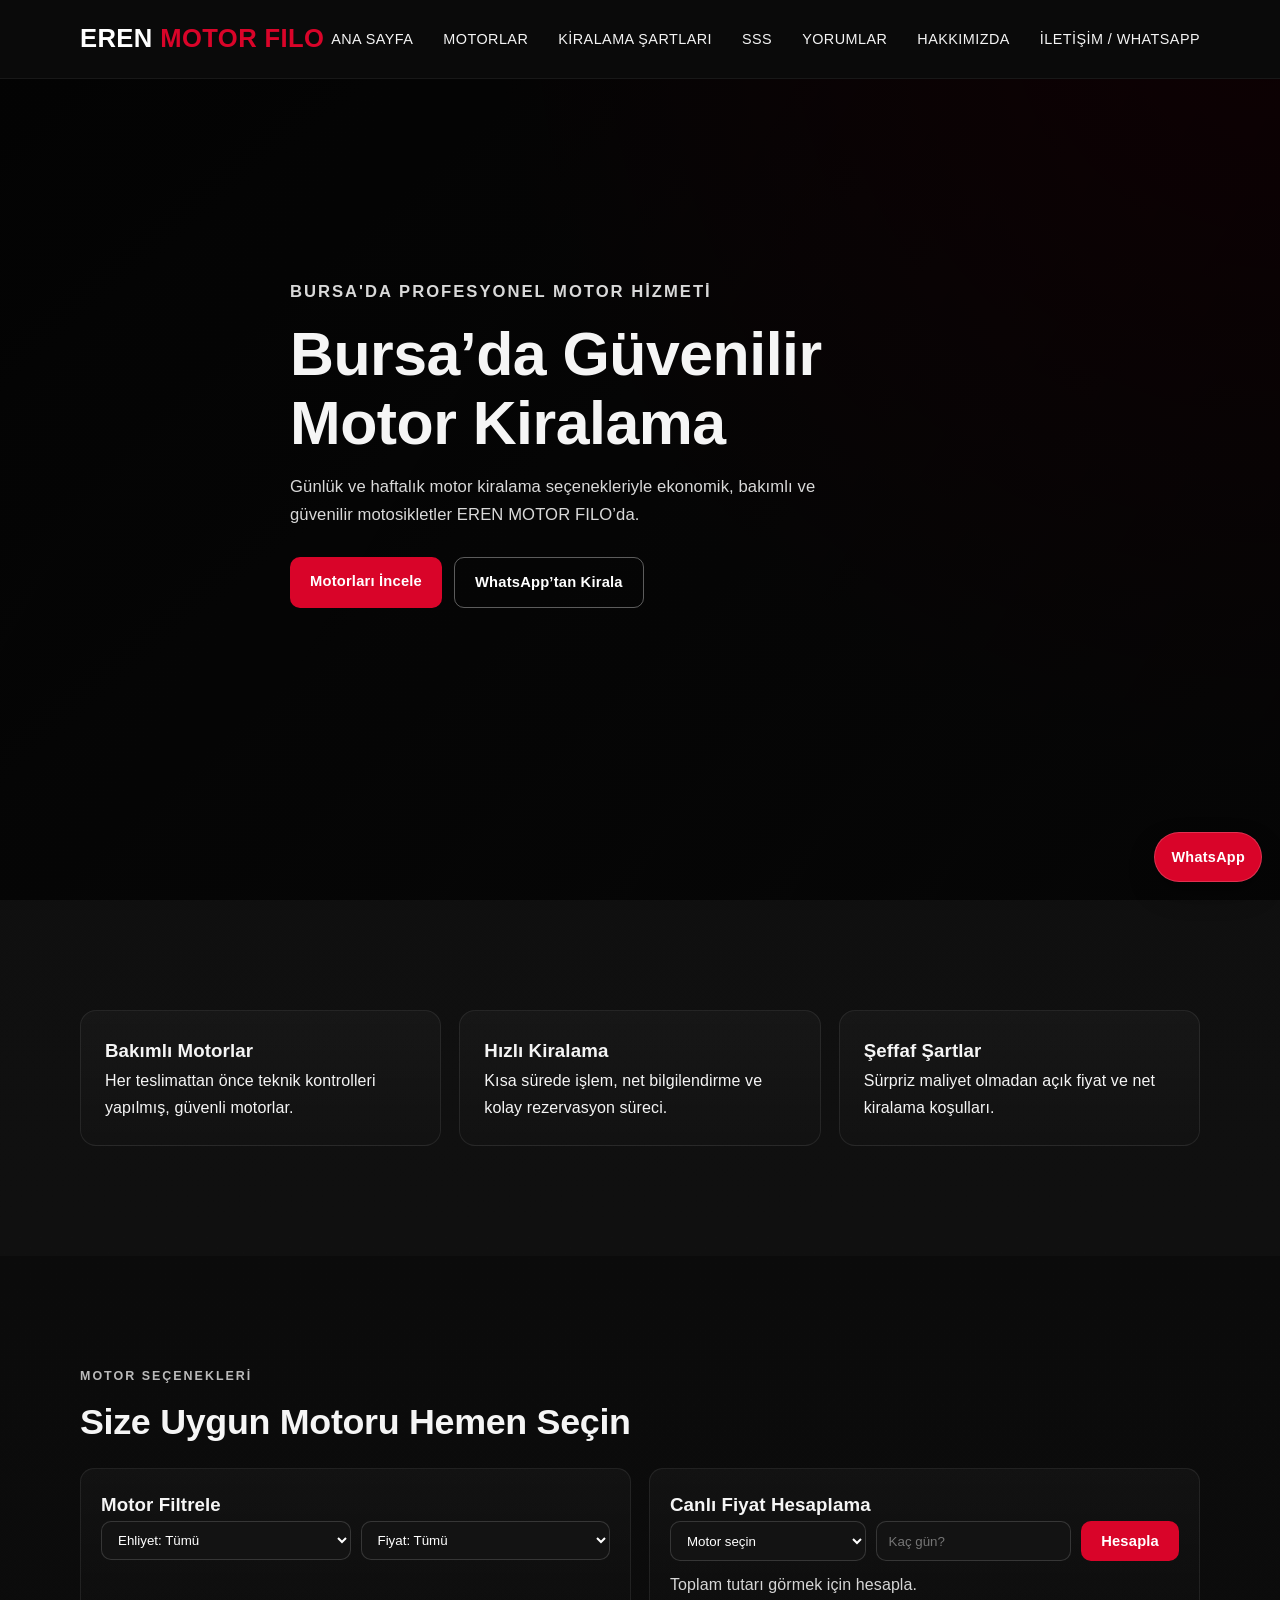
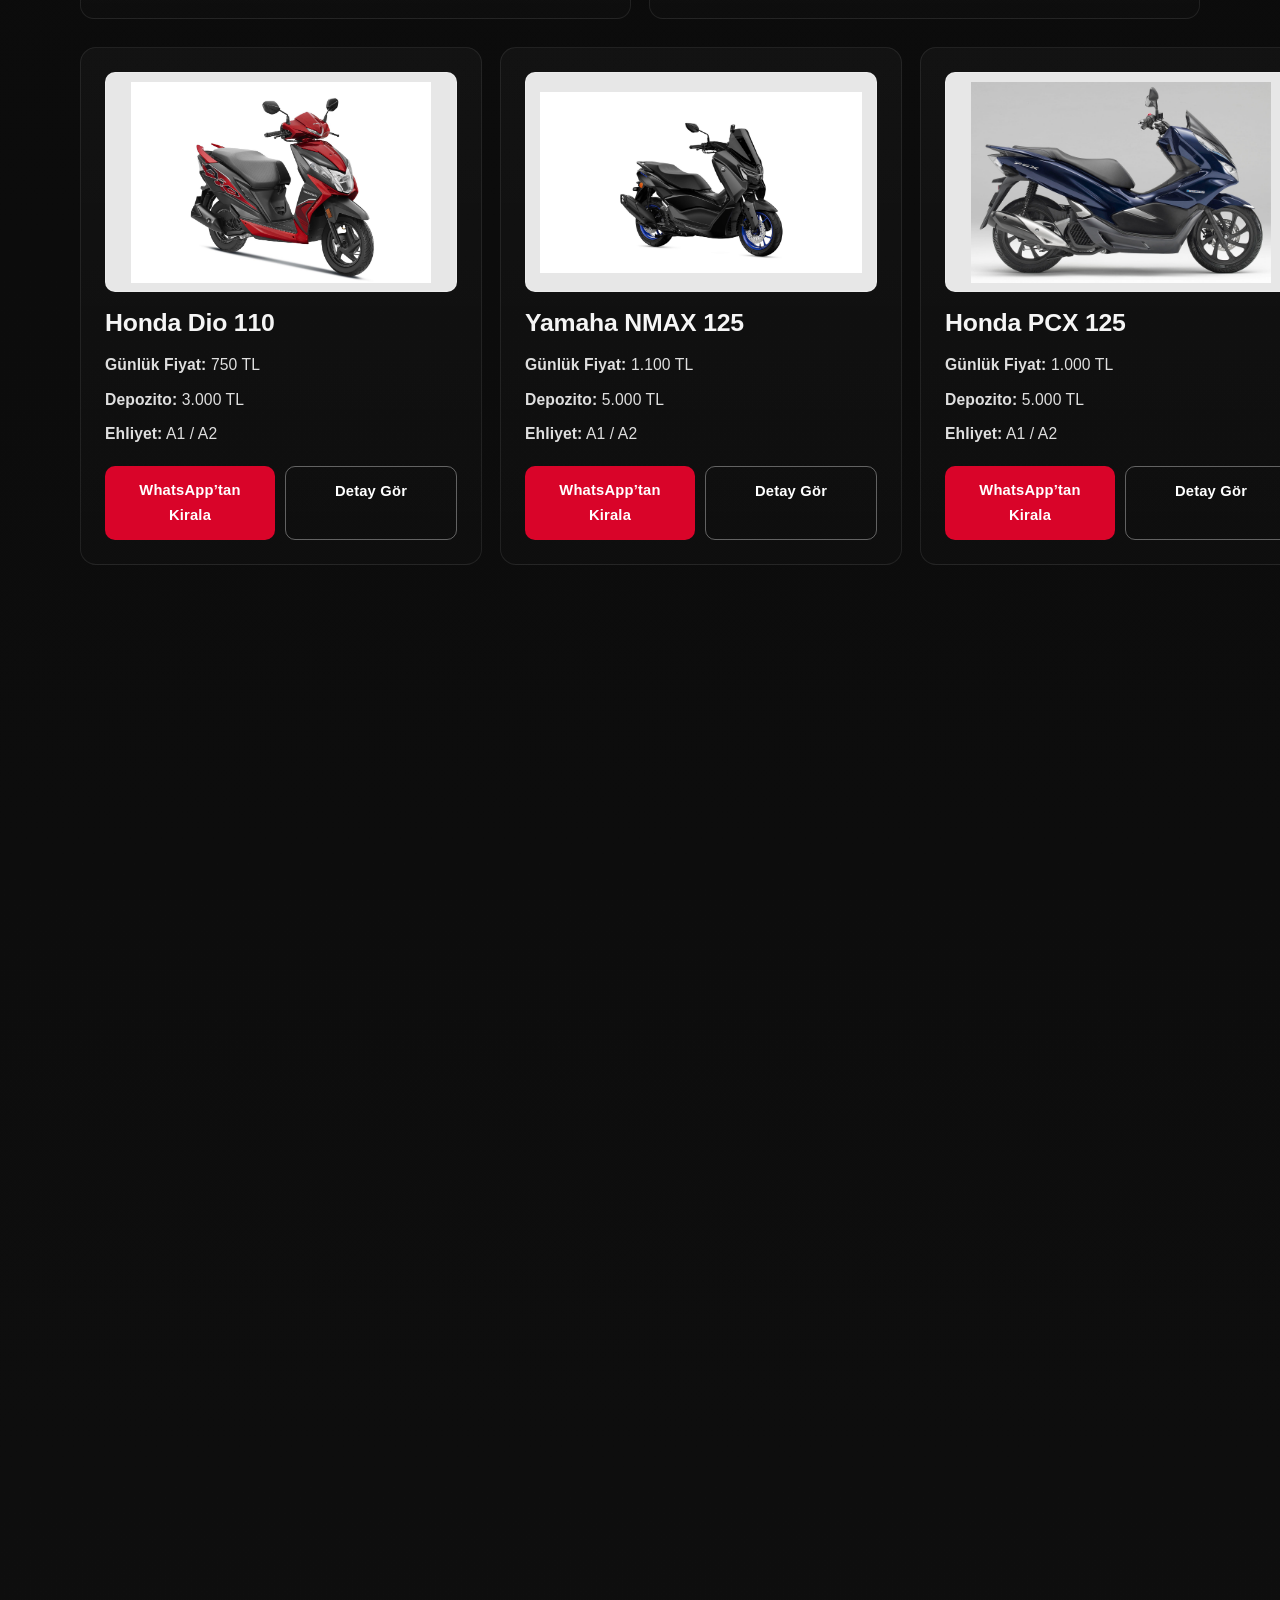
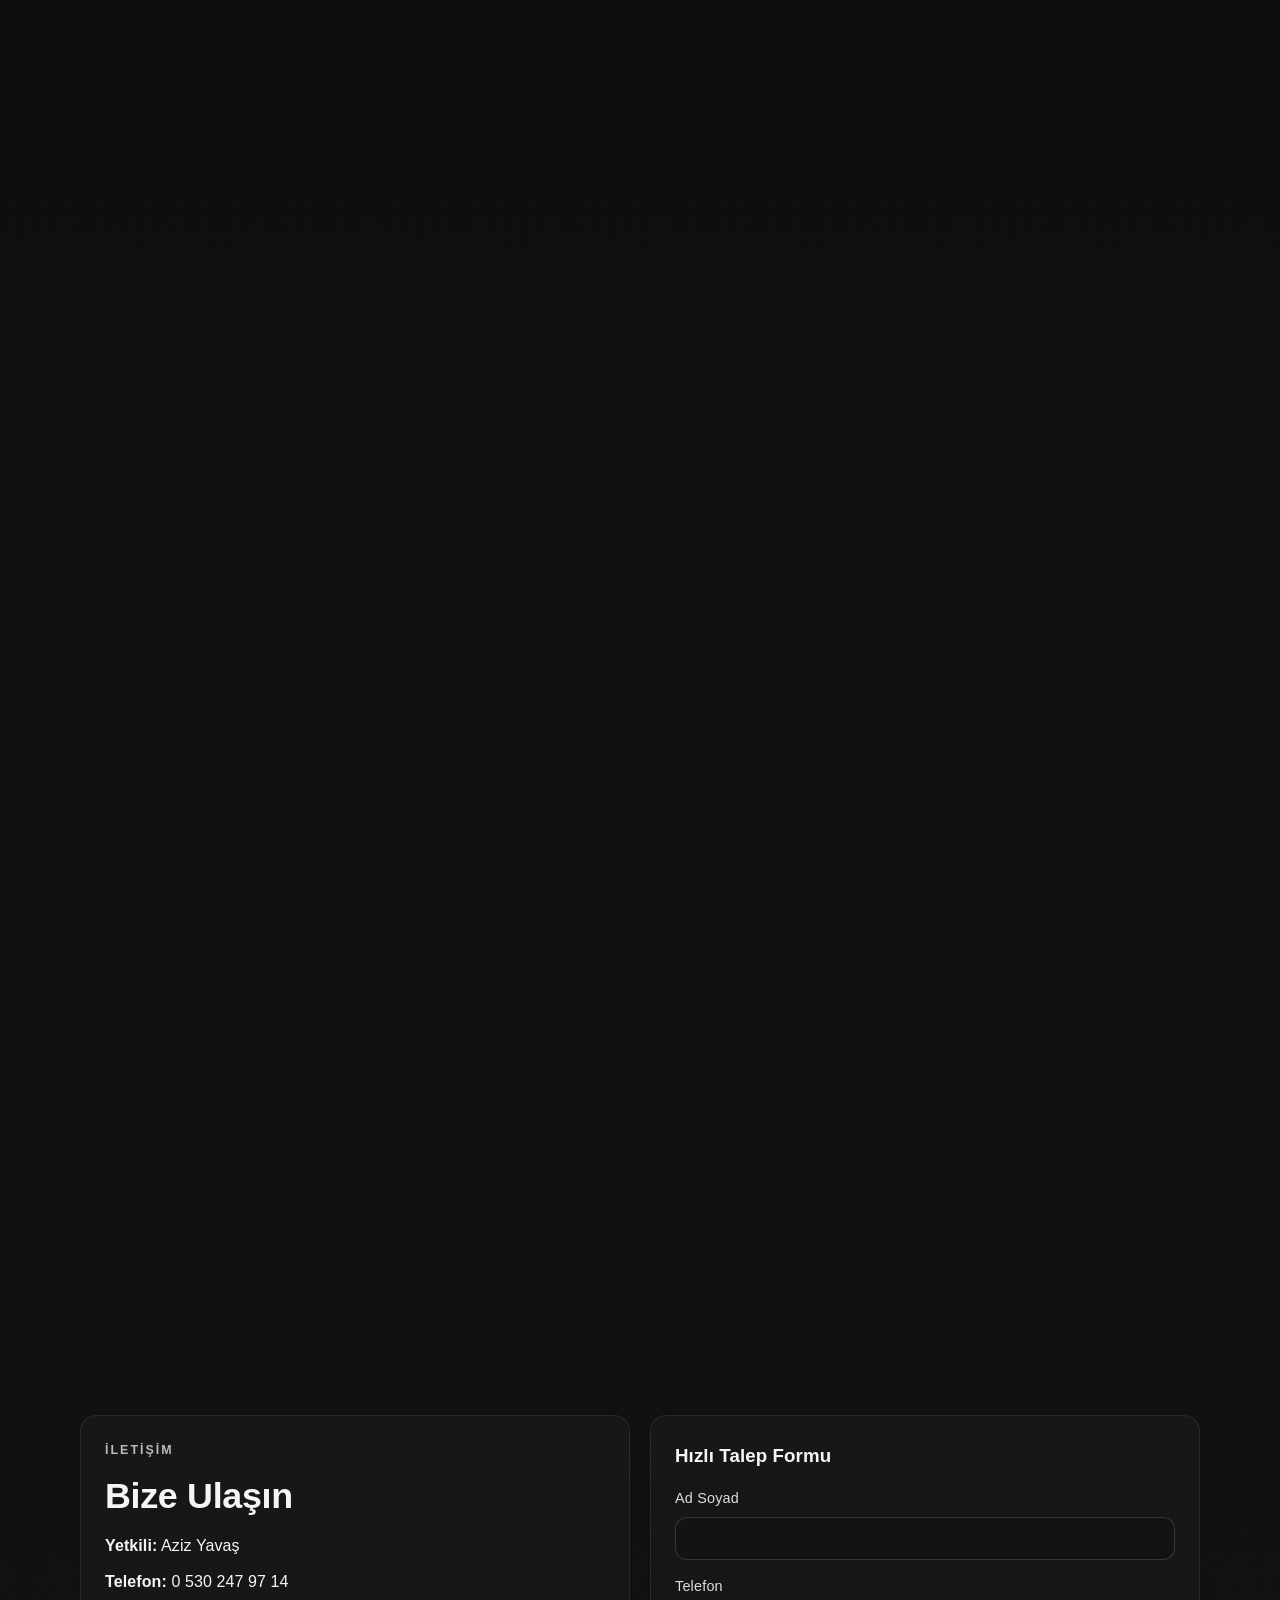
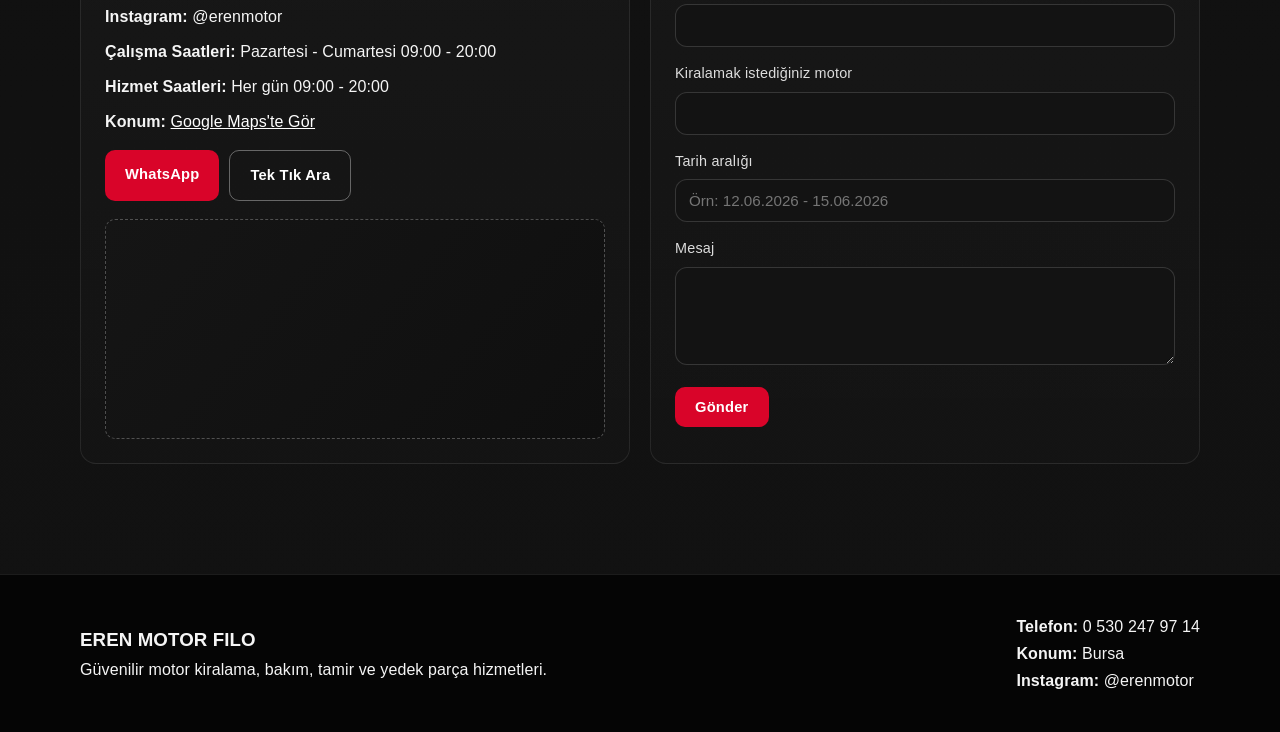
==== commit 989648e7: "Refine UX, add fixed WhatsApp CTA, and wire rental PDF download" ====
--- a/index.html
+++ b/index.html
@@ -229,7 +229,14 @@
             <article class="term-card reveal">Sözleşme imzalanmadan motor teslim edilmez.</article>
           </div>
           <div class="download-actions reveal">
-            <a href="#" class="btn btn-outline">Kiralama Sözleşmesi PDF İndir</a>
+            <a
+              href="./EREN_MOTOR_Kiralama_Sozlesmesi.pdf"
+              download="EREN_MOTOR_Kiralama_Sozlesmesi.pdf"
+              class="btn btn-outline"
+              id="pdfDownloadBtn"
+            >
+              Kiralama Sözleşmesi PDF İndir
+            </a>
             <a href="#" class="btn btn-outline">Kiralama Sözleşmesi Word İndir</a>
           </div>
         </div>
@@ -262,6 +269,8 @@
               <li><strong>Yetkili:</strong> Aziz Yavaş</li>
               <li><strong>Telefon:</strong> 0 530 247 97 14</li>
               <li><strong>Instagram:</strong> @erenmotor</li>
+              <li><strong>Çalışma Saatleri:</strong> Pazartesi - Cumartesi 09:00 - 20:00</li>
+              <li><strong>Hizmet Saatleri:</strong> Her gün 09:00 - 20:00</li>
               <li>
                 <strong>Konum:</strong>
                 <a
@@ -316,6 +325,14 @@
       </section>
     </main>
 
+    <a
+      href="#"
+      class="floating-wa wa-btn"
+      aria-label="WhatsApp ile iletişime geç"
+    >
+      WhatsApp
+    </a>
+
     <footer class="footer">
       <div class="container footer-content">
         <div>
--- a/style.css
+++ b/style.css
@@ -7,6 +7,11 @@
   --red: #d90429;
   --red-hover: #ef233c;
   --shadow: 0 12px 30px rgba(0, 0, 0, 0.35);
+  --space-xs: 8px;
+  --space-sm: 14px;
+  --space-md: 22px;
+  --space-lg: 34px;
+  --space-xl: 56px;
 }
 
 * {
@@ -20,10 +25,11 @@
 }
 
 body {
-  font-family: "Segoe UI", Tahoma, Geneva, Verdana, sans-serif;
+  font-family: "Segoe UI", "Inter", Tahoma, Geneva, Verdana, sans-serif;
   background: linear-gradient(180deg, #090909, #121212);
   color: var(--light);
-  line-height: 1.6;
+  line-height: 1.7;
+  letter-spacing: 0.1px;
 }
 
 .container {
@@ -32,15 +38,16 @@
 }
 
 .section {
-  padding: 90px 0;
+  padding: 110px 0;
 }
 
 .eyebrow {
   color: #bbbbbb;
   text-transform: uppercase;
-  letter-spacing: 1.2px;
-  font-size: 0.85rem;
-  margin-bottom: 10px;
+  letter-spacing: 2px;
+  font-size: 0.78rem;
+  margin-bottom: var(--space-sm);
+  font-weight: 600;
 }
 
 .header {
@@ -69,7 +76,8 @@
   color: var(--white);
   font-size: 1.6rem;
   text-decoration: none;
-  font-weight: 800;
+  font-weight: 900;
+  letter-spacing: 0.4px;
 }
 
 .logo span {
@@ -78,13 +86,16 @@
 
 .nav {
   display: flex;
-  gap: 22px;
+  gap: 30px;
 }
 
 .nav a {
   text-decoration: none;
   color: var(--light);
-  font-size: 0.95rem;
+  font-size: 0.9rem;
+  font-weight: 500;
+  letter-spacing: 0.45px;
+  text-transform: uppercase;
   transition: color 0.25s ease;
 }
 
@@ -134,14 +145,16 @@
 }
 
 .hero h1 {
-  font-size: clamp(2rem, 5vw, 3.4rem);
-  margin-bottom: 16px;
-  line-height: 1.2;
+  font-size: clamp(2.2rem, 5vw, 3.8rem);
+  margin-bottom: var(--space-sm);
+  line-height: 1.14;
+  letter-spacing: -0.5px;
 }
 
 .hero p {
   color: #d9d9d9;
   max-width: 60ch;
+  font-size: 1.04rem;
 }
 
 .hero-actions {
@@ -156,10 +169,11 @@
   text-decoration: none;
   border: none;
   cursor: pointer;
-  padding: 12px 18px;
+  padding: 12px 20px;
   border-radius: 10px;
   font-weight: 700;
-  font-size: 0.95rem;
+  font-size: 0.92rem;
+  letter-spacing: 0.2px;
   transition: transform 0.2s ease, background 0.25s ease, color 0.25s ease;
 }
 
@@ -205,12 +219,14 @@
 .about {
   background: linear-gradient(180deg, rgba(255, 255, 255, 0.03), rgba(255, 255, 255, 0.01));
   border: 1px solid rgba(255, 255, 255, 0.08);
-  border-radius: 14px;
-  padding: 22px;
+  border-radius: 16px;
+  padding: 24px;
 }
 
 .section-head h2 {
-  font-size: clamp(1.5rem, 2.8vw, 2.2rem);
+  font-size: clamp(1.7rem, 2.8vw, 2.5rem);
+  line-height: 1.2;
+  letter-spacing: -0.3px;
 }
 
 .motor-grid {
@@ -275,26 +291,31 @@
 }
 
 .img-placeholder {
-  height: 180px;
+  height: 220px;
+  aspect-ratio: 16 / 10;
   display: grid;
   place-items: center;
   overflow: hidden;
   border-radius: 10px;
   margin-bottom: 16px;
-  color: #bcbcbc;
-  background: linear-gradient(120deg, #1f1f1f, #101010);
-  border: 1px dashed rgba(255, 255, 255, 0.2);
+  color: #8d8d8d;
+  background: #e7e7e7;
+  border: 1px solid rgba(255, 255, 255, 0.22);
 }
 
 .motor-image {
-  width: 100%;
-  height: 100%;
+  width: 92%;
+  height: 92%;
   object-fit: contain;
-  padding: 8px;
+  object-position: center center;
+  display: block;
 }
 
 .motor-card h3 {
-  margin-bottom: 12px;
+  margin-bottom: var(--space-sm);
+  font-size: 1.55rem;
+  line-height: 1.2;
+  letter-spacing: -0.2px;
 }
 
 .motor-card ul {
@@ -303,9 +324,9 @@
 }
 
 .motor-card li {
-  margin-bottom: 6px;
+  margin-bottom: 8px;
   color: #dfdfdf;
-  font-size: 0.95rem;
+  font-size: 0.98rem;
 }
 
 .card-actions .btn {
@@ -345,12 +366,13 @@
 }
 
 .faq-item {
-  padding: 14px 16px;
+  padding: 18px 18px;
 }
 
 .faq-item summary {
   cursor: pointer;
   font-weight: 700;
+  font-size: 1.02rem;
 }
 
 .faq-item p {
@@ -423,9 +445,10 @@
 
 .contact-form label {
   display: block;
-  font-size: 0.92rem;
-  margin-bottom: 5px;
+  font-size: 0.9rem;
+  margin-bottom: 6px;
   color: #dddddd;
+  letter-spacing: 0.2px;
 }
 
 .contact-form input,
@@ -434,9 +457,10 @@
   background: #131313;
   color: var(--white);
   border: 1px solid rgba(255, 255, 255, 0.15);
-  border-radius: 10px;
-  padding: 11px 12px;
-  margin-bottom: 12px;
+  border-radius: 12px;
+  padding: 12px 13px;
+  margin-bottom: 14px;
+  font-size: 0.95rem;
 }
 
 .contact-form input:focus,
@@ -453,7 +477,7 @@
 .footer {
   background: #050505;
   border-top: 1px solid rgba(255, 255, 255, 0.09);
-  padding: 28px 0;
+  padding: 38px 0;
 }
 
 .footer-content {
@@ -461,6 +485,29 @@
   align-items: center;
   justify-content: space-between;
   gap: 18px;
+}
+
+.floating-wa {
+  position: fixed;
+  right: 18px;
+  bottom: 18px;
+  z-index: 2200;
+  background: var(--red);
+  color: #fff;
+  text-decoration: none;
+  font-weight: 800;
+  font-size: 0.9rem;
+  letter-spacing: 0.3px;
+  padding: 12px 16px;
+  border-radius: 999px;
+  box-shadow: 0 12px 24px rgba(0, 0, 0, 0.35);
+  border: 1px solid rgba(255, 255, 255, 0.18);
+  transition: transform 0.2s ease, background 0.25s ease;
+}
+
+.floating-wa:hover {
+  background: var(--red-hover);
+  transform: translateY(-2px);
 }
 
 
@@ -516,7 +563,7 @@
 
 @media (max-width: 600px) {
   .section {
-    padding: 70px 0;
+    padding: 82px 0;
   }
 
   .hero {
@@ -524,6 +571,13 @@
   }
 
   .img-placeholder {
-    height: 150px;
-  }
-}
+    height: 190px;
+  }
+
+  .floating-wa {
+    right: 12px;
+    bottom: 12px;
+    padding: 11px 14px;
+    font-size: 0.85rem;
+  }
+}
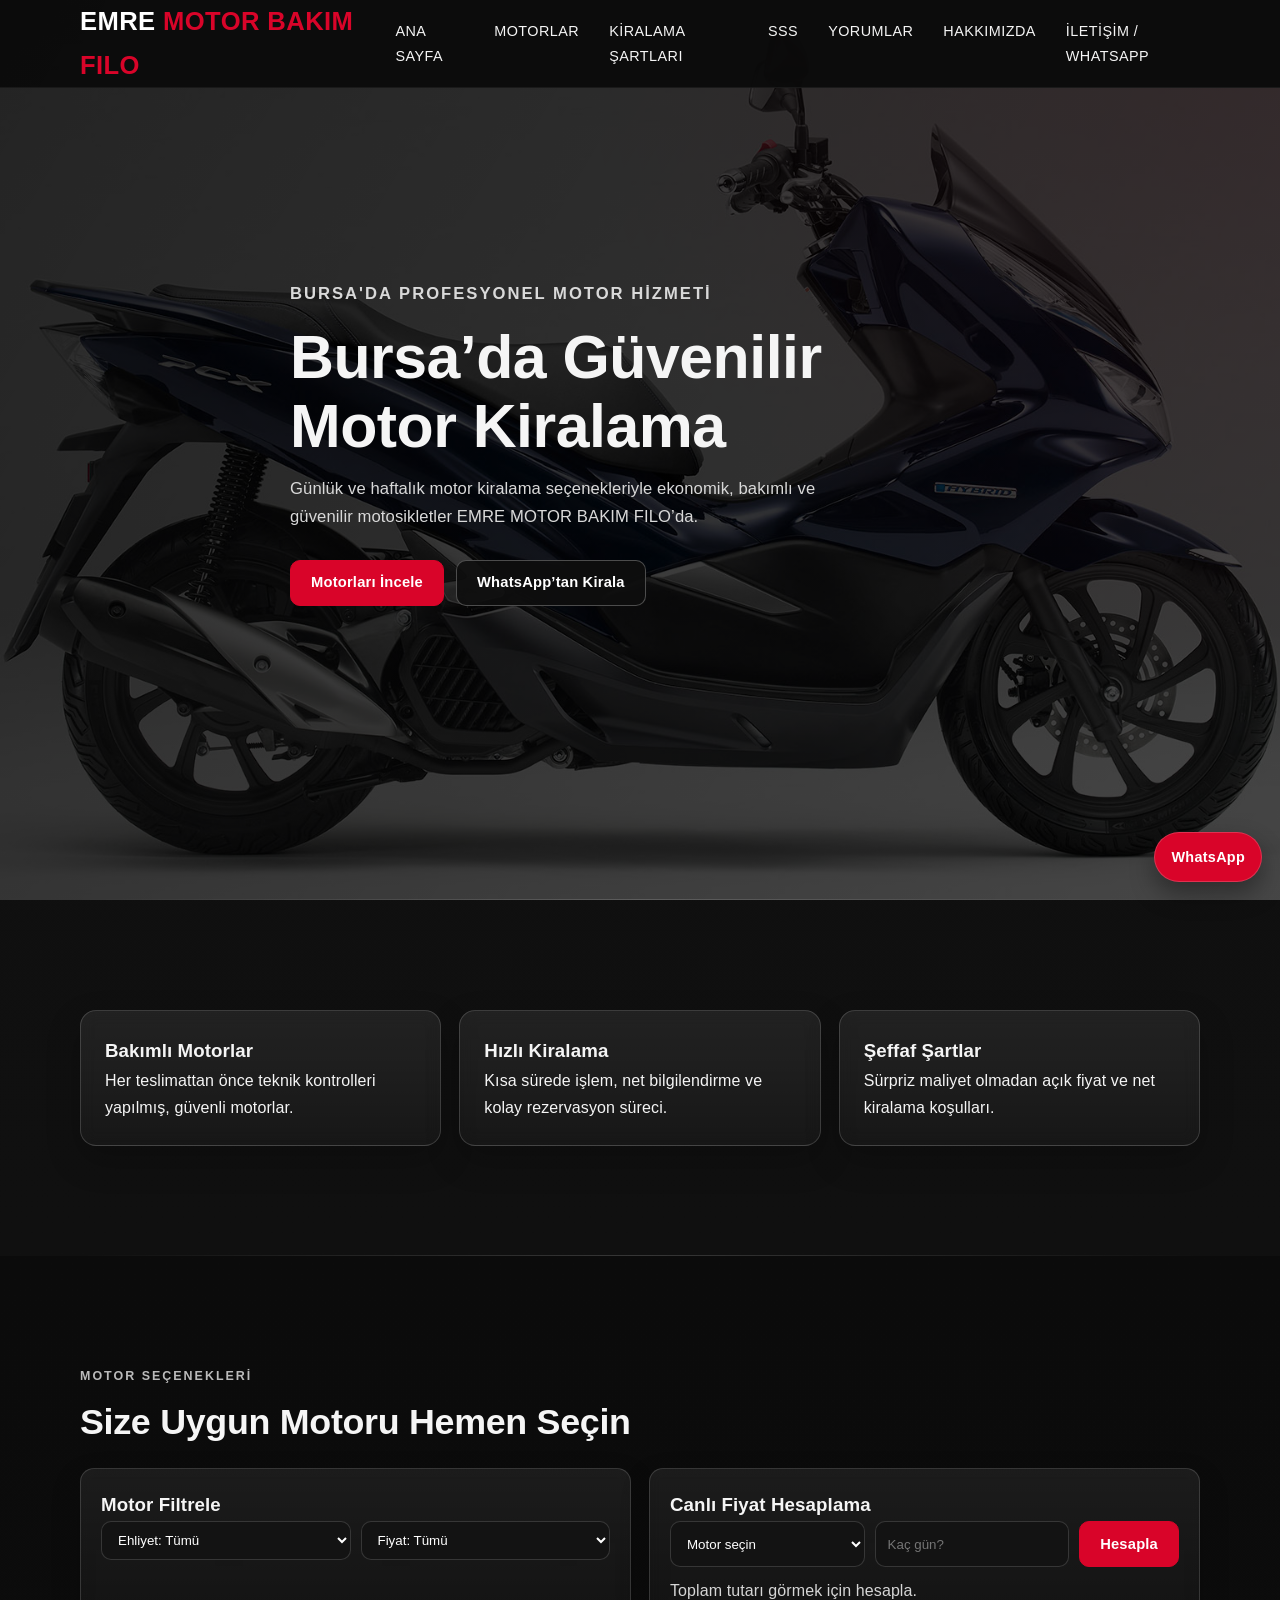
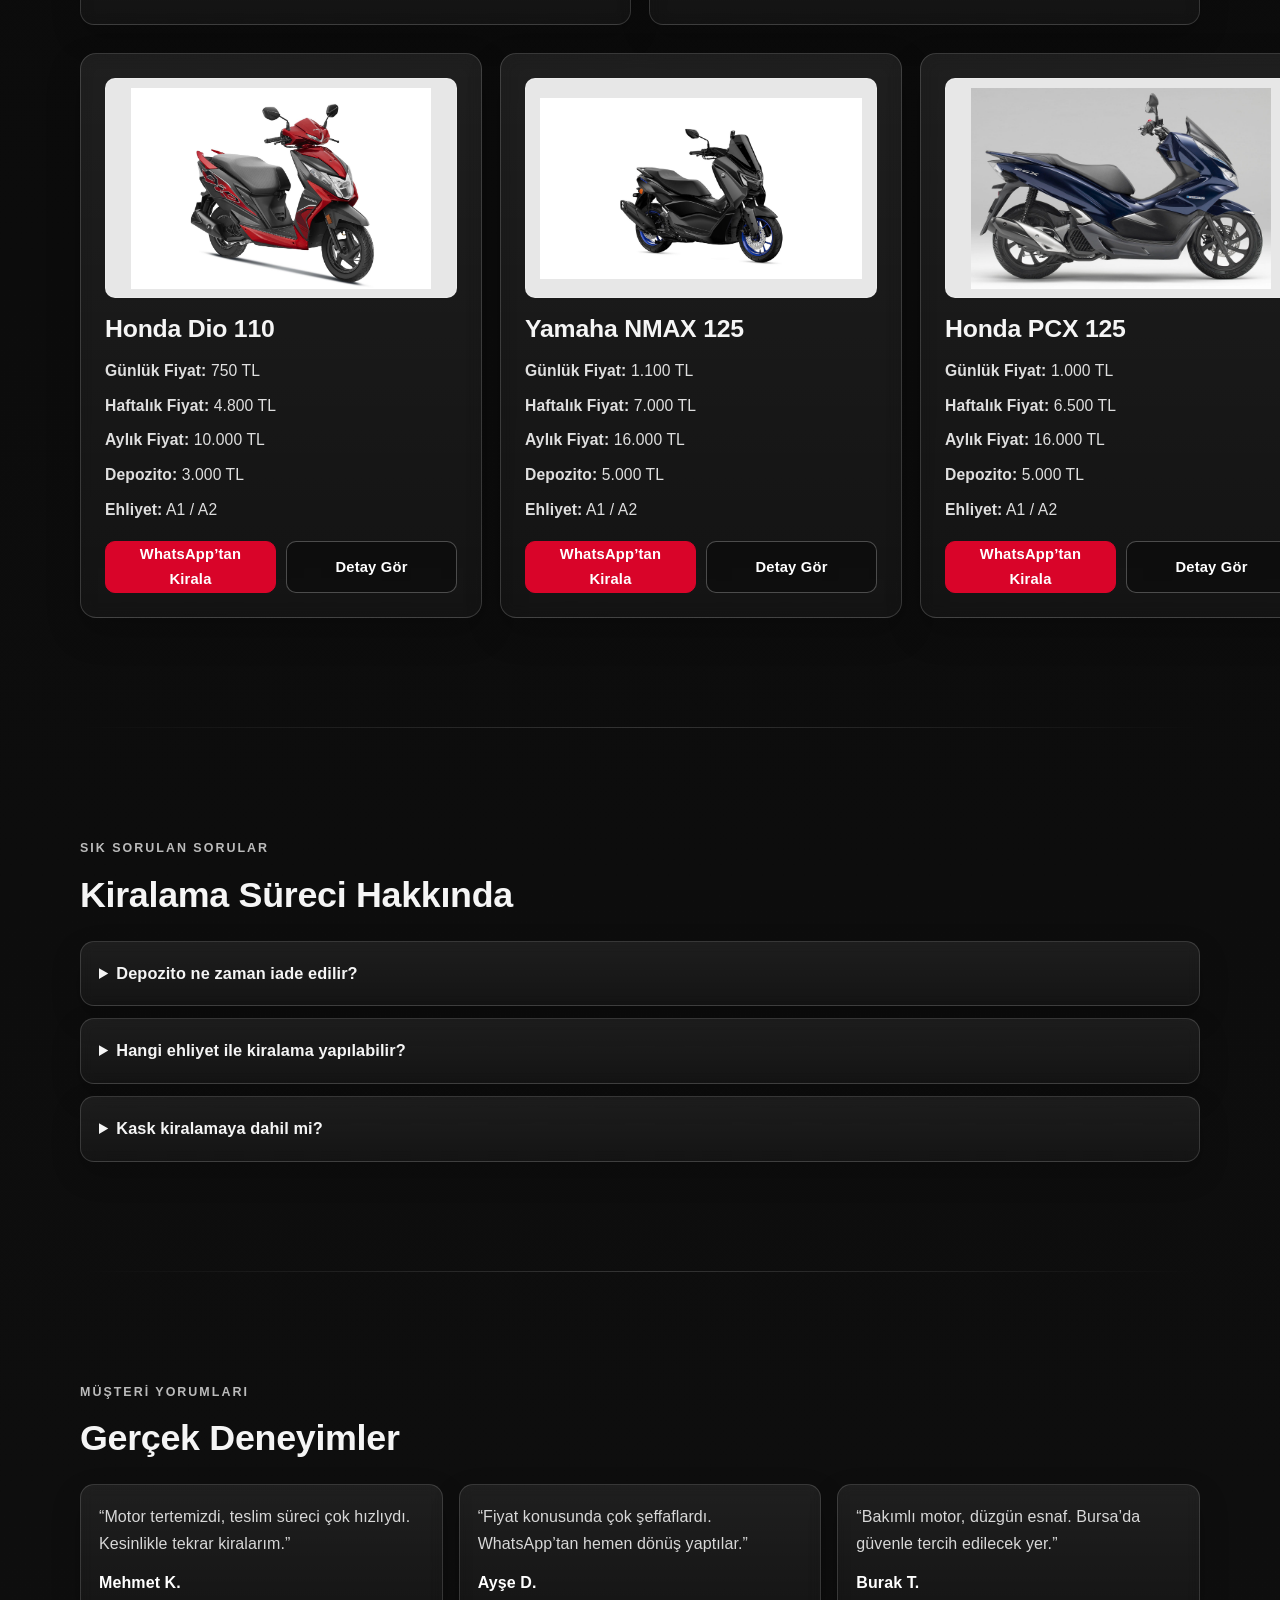
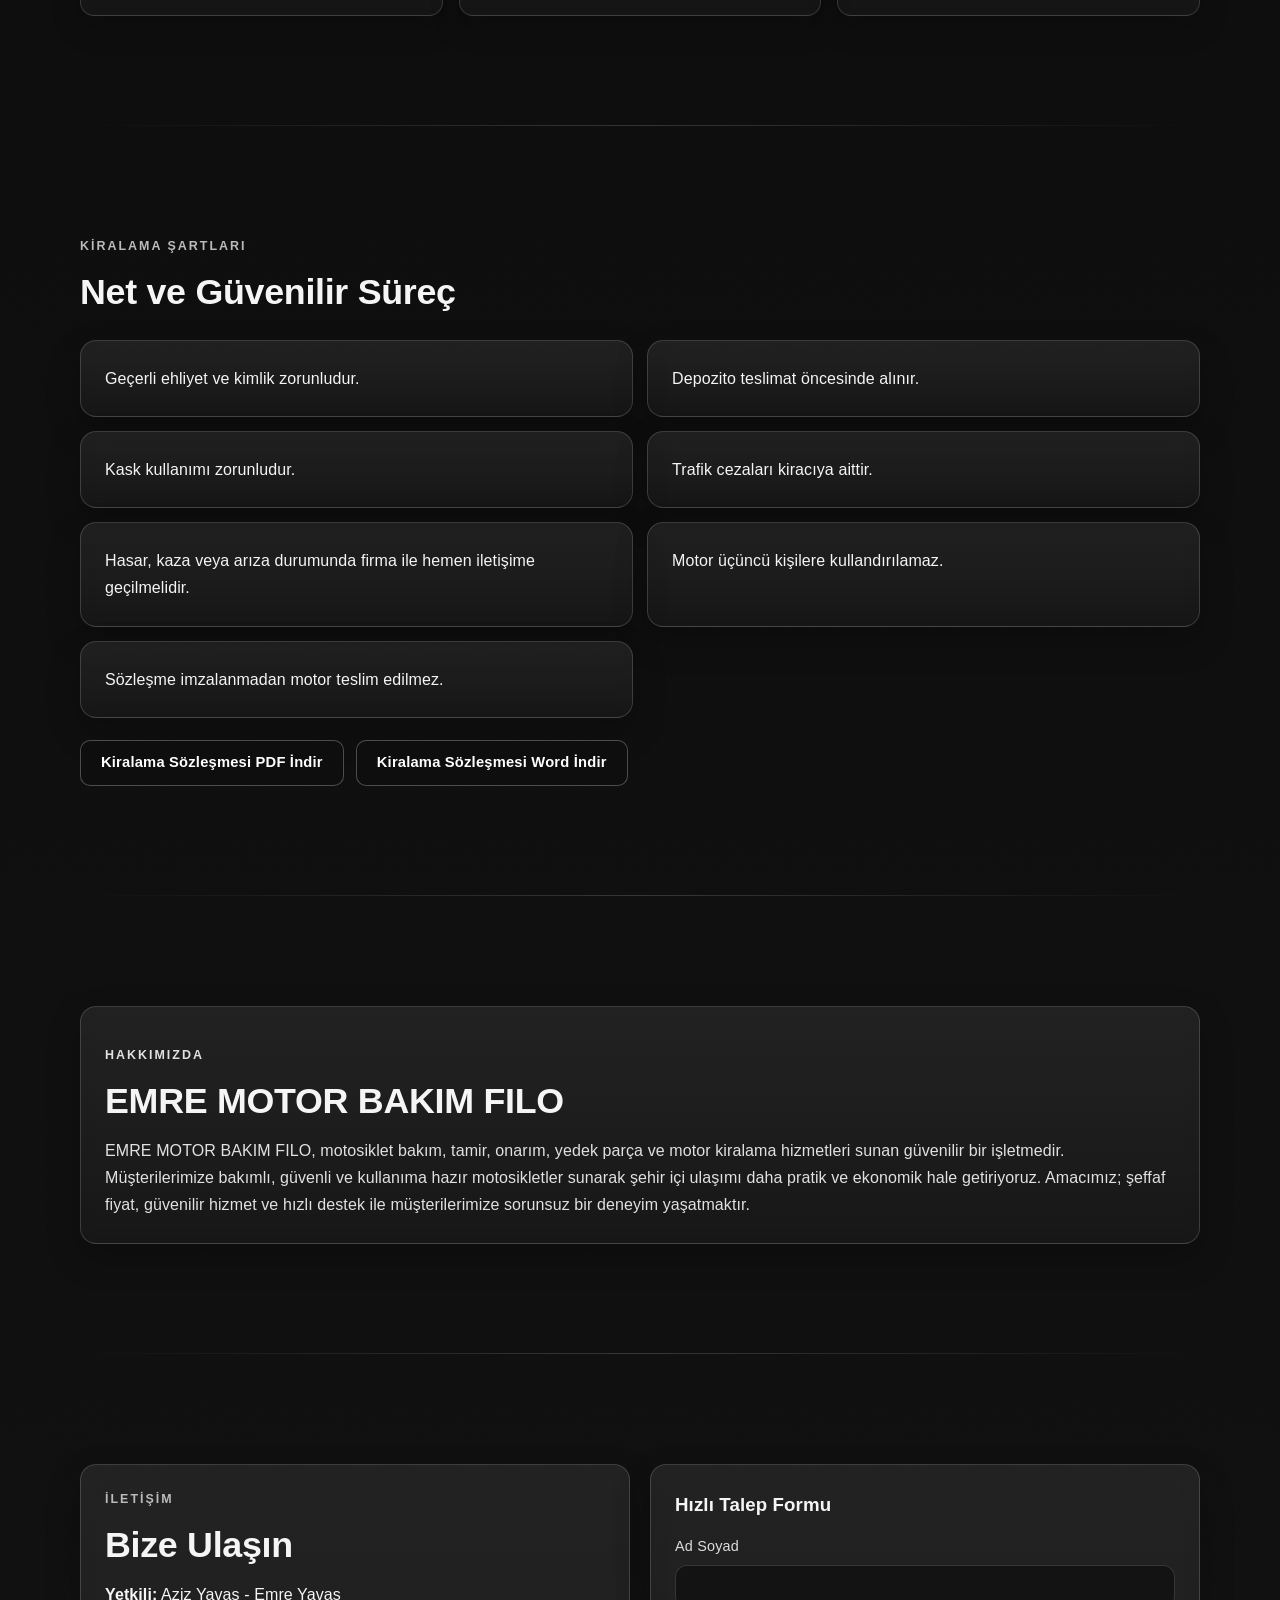
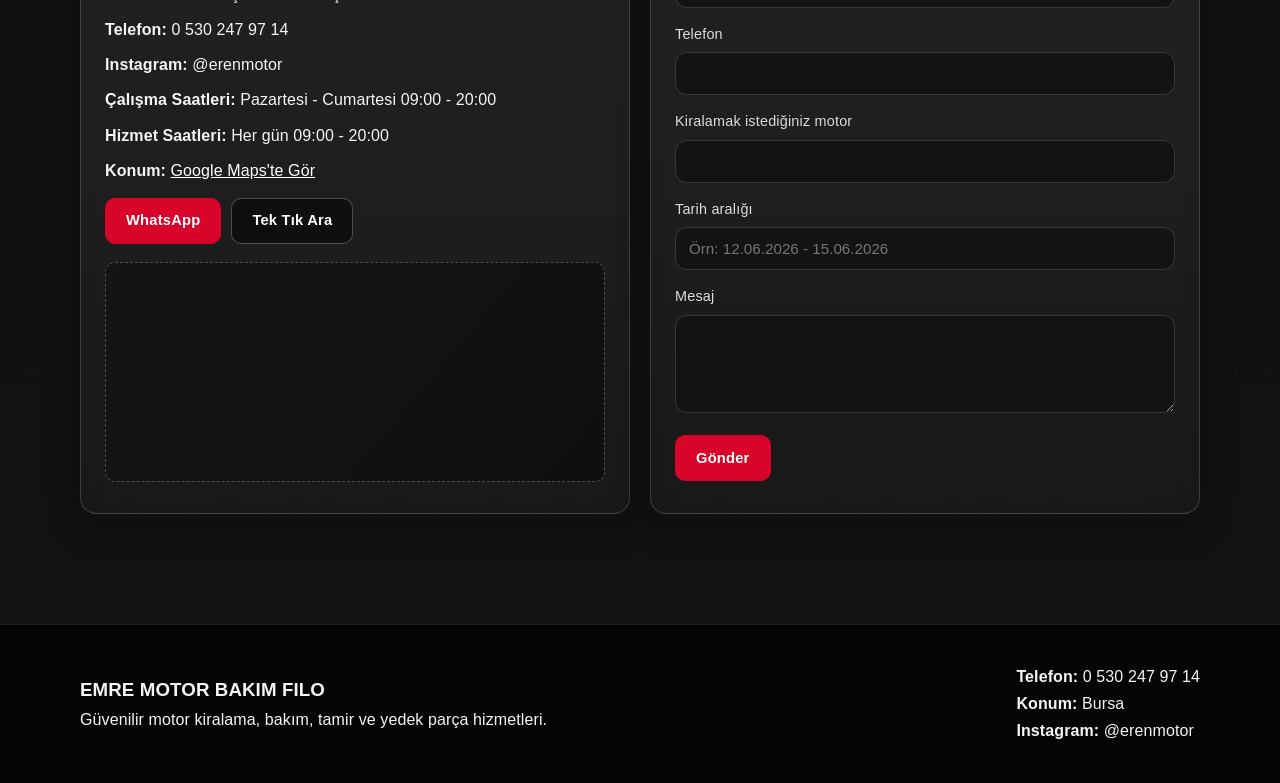
==== commit 68f8f06f: "Polish brand, visuals, and premium UI consistency" ====
--- a/index.html
+++ b/index.html
@@ -5,15 +5,15 @@
     <meta name="viewport" content="width=device-width, initial-scale=1.0" />
     <meta
       name="description"
-      content="EREN MOTOR FILO Bursa'da güvenilir motor kiralama, bakım, tamir ve yedek parça hizmetleri sunar."
+      content="EMRE MOTOR BAKIM FILO Bursa'da güvenilir motor kiralama, bakım, tamir ve yedek parça hizmetleri sunar."
     />
-    <title>EREN MOTOR FILO – Güvenilir Motor Kiralama, Bakım ve Yedek Parça</title>
+    <title>EMRE MOTOR BAKIM FILO – Güvenilir Motor Kiralama, Bakım ve Yedek Parça</title>
     <link rel="stylesheet" href="style.css" />
   </head>
   <body>
     <header class="header" id="top">
       <div class="container nav-wrap">
-        <a href="#ana-sayfa" class="logo">EREN <span>MOTOR FILO</span></a>
+        <a href="#ana-sayfa" class="logo">EMRE <span>MOTOR BAKIM FILO</span></a>
         <button class="menu-toggle" id="menuToggle" aria-label="Menüyü Aç/Kapat">
           <span></span><span></span><span></span>
         </button>
@@ -37,7 +37,7 @@
           <h1>Bursa’da Güvenilir Motor Kiralama</h1>
           <p>
             Günlük ve haftalık motor kiralama seçenekleriyle ekonomik, bakımlı ve
-            güvenilir motosikletler EREN MOTOR FILO’da.
+            güvenilir motosikletler EMRE MOTOR BAKIM FILO’da.
           </p>
           <div class="hero-actions">
             <a href="#motorlar" class="btn btn-primary">Motorları İncele</a>
@@ -113,6 +113,8 @@
               <h3>Honda Dio 110</h3>
               <ul>
                 <li><strong>Günlük Fiyat:</strong> 750 TL</li>
+                <li><strong>Haftalık Fiyat:</strong> 4.800 TL</li>
+                <li><strong>Aylık Fiyat:</strong> 10.000 TL</li>
                 <li><strong>Depozito:</strong> 3.000 TL</li>
                 <li><strong>Ehliyet:</strong> A1 / A2</li>
               </ul>
@@ -133,6 +135,8 @@
               <h3>Yamaha NMAX 125</h3>
               <ul>
                 <li><strong>Günlük Fiyat:</strong> 1.100 TL</li>
+                <li><strong>Haftalık Fiyat:</strong> 7.000 TL</li>
+                <li><strong>Aylık Fiyat:</strong> 16.000 TL</li>
                 <li><strong>Depozito:</strong> 5.000 TL</li>
                 <li><strong>Ehliyet:</strong> A1 / A2</li>
               </ul>
@@ -153,6 +157,8 @@
               <h3>Honda PCX 125</h3>
               <ul>
                 <li><strong>Günlük Fiyat:</strong> 1.000 TL</li>
+                <li><strong>Haftalık Fiyat:</strong> 6.500 TL</li>
+                <li><strong>Aylık Fiyat:</strong> 16.000 TL</li>
                 <li><strong>Depozito:</strong> 5.000 TL</li>
                 <li><strong>Ehliyet:</strong> A1 / A2</li>
               </ul>
@@ -246,10 +252,10 @@
         <div class="container about reveal">
           <div class="section-head">
             <p class="eyebrow">Hakkımızda</p>
-            <h2>EREN MOTOR FILO</h2>
+            <h2>EMRE MOTOR BAKIM FILO</h2>
           </div>
           <p>
-            EREN MOTOR FILO, motosiklet bakım, tamir, onarım, yedek parça ve motor kiralama
+            EMRE MOTOR BAKIM FILO, motosiklet bakım, tamir, onarım, yedek parça ve motor kiralama
             hizmetleri sunan güvenilir bir işletmedir. Müşterilerimize bakımlı, güvenli
             ve kullanıma hazır motosikletler sunarak şehir içi ulaşımı daha pratik ve
             ekonomik hale getiriyoruz. Amacımız; şeffaf fiyat, güvenilir hizmet ve hızlı
@@ -266,7 +272,7 @@
               <h2>Bize Ulaşın</h2>
             </div>
             <ul>
-              <li><strong>Yetkili:</strong> Aziz Yavaş</li>
+              <li><strong>Yetkili:</strong> Aziz Yavaş - Emre Yavaş</li>
               <li><strong>Telefon:</strong> 0 530 247 97 14</li>
               <li><strong>Instagram:</strong> @erenmotor</li>
               <li><strong>Çalışma Saatleri:</strong> Pazartesi - Cumartesi 09:00 - 20:00</li>
@@ -289,7 +295,7 @@
             </div>
             <div class="map-placeholder">
               <iframe
-                title="EREN MOTOR FILO Konum"
+                title="EMRE MOTOR BAKIM FILO Konum"
                 src="https://maps.google.com/maps?q=Ba%C4%9Flarba%C5%9F%C4%B1%2C%20Elmap%C4%B1nar%20Sk.%2C%2016160%20Osmangazi%2FBursa%2C%20T%C3%BCrkiye&t=&z=17&ie=UTF8&iwloc=&output=embed"
                 width="100%"
                 height="100%"
@@ -336,7 +342,7 @@
     <footer class="footer">
       <div class="container footer-content">
         <div>
-          <h3>EREN MOTOR FILO</h3>
+          <h3>EMRE MOTOR BAKIM FILO</h3>
           <p>Güvenilir motor kiralama, bakım, tamir ve yedek parça hizmetleri.</p>
         </div>
         <div>
--- a/style.css
+++ b/style.css
@@ -38,7 +38,28 @@
 }
 
 .section {
+  position: relative;
   padding: 110px 0;
+}
+
+.section::after {
+  content: "";
+  position: absolute;
+  left: 50%;
+  bottom: 0;
+  width: min(1120px, 92%);
+  height: 1px;
+  transform: translateX(-50%);
+  background: linear-gradient(
+    90deg,
+    rgba(255, 255, 255, 0),
+    rgba(255, 255, 255, 0.16),
+    rgba(255, 255, 255, 0)
+  );
+}
+
+.section:last-of-type::after {
+  display: none;
 }
 
 .eyebrow {
@@ -128,14 +149,21 @@
   display: flex;
   align-items: center;
   padding-top: 96px;
-  background: radial-gradient(circle at top right, #2b0008, transparent 50%),
-    linear-gradient(140deg, #060606, #151515);
+  background-image: url("./honda-pcx-125.jpg");
+  background-size: cover;
+  background-position: center center;
+  background-repeat: no-repeat;
 }
 
 .hero-overlay {
   position: absolute;
   inset: 0;
-  background: linear-gradient(120deg, rgba(0, 0, 0, 0.55), rgba(0, 0, 0, 0.75));
+  background: linear-gradient(
+      120deg,
+      rgba(0, 0, 0, 0.82),
+      rgba(0, 0, 0, 0.72)
+    ),
+    radial-gradient(circle at top right, rgba(217, 4, 41, 0.2), transparent 45%);
 }
 
 .hero-content {
@@ -165,11 +193,14 @@
 }
 
 .btn {
-  display: inline-block;
+  display: inline-flex;
+  align-items: center;
+  justify-content: center;
   text-decoration: none;
   border: none;
   cursor: pointer;
-  padding: 12px 20px;
+  min-height: 46px;
+  padding: 0 20px;
   border-radius: 10px;
   font-weight: 700;
   font-size: 0.92rem;
@@ -184,6 +215,7 @@
 .btn-primary {
   background: var(--red);
   color: var(--white);
+  border: 1px solid var(--red);
 }
 
 .btn-primary:hover {
@@ -191,14 +223,15 @@
 }
 
 .btn-outline {
-  background: transparent;
+  background: rgba(15, 15, 15, 0.92);
   color: var(--white);
-  border: 1px solid rgba(255, 255, 255, 0.35);
+  border: 1px solid rgba(255, 255, 255, 0.26);
 }
 
 .btn-outline:hover {
-  border-color: var(--red);
-  color: var(--red);
+  background: rgba(26, 26, 26, 0.98);
+  border-color: rgba(255, 255, 255, 0.45);
+  color: var(--white);
 }
 
 .trust {
@@ -217,10 +250,13 @@
 .contact-form,
 .contact-info,
 .about {
-  background: linear-gradient(180deg, rgba(255, 255, 255, 0.03), rgba(255, 255, 255, 0.01));
-  border: 1px solid rgba(255, 255, 255, 0.08);
+  background: linear-gradient(180deg, rgba(255, 255, 255, 0.08), rgba(255, 255, 255, 0.03));
+  border: 1px solid rgba(255, 255, 255, 0.16);
   border-radius: 16px;
   padding: 24px;
+  backdrop-filter: blur(8px);
+  -webkit-backdrop-filter: blur(8px);
+  box-shadow: 0 14px 34px rgba(0, 0, 0, 0.22);
 }
 
 .section-head h2 {
@@ -246,9 +282,12 @@
 .tool-card,
 .faq-item,
 .review-card {
-  background: linear-gradient(180deg, rgba(255, 255, 255, 0.03), rgba(255, 255, 255, 0.01));
-  border: 1px solid rgba(255, 255, 255, 0.08);
+  background: linear-gradient(180deg, rgba(255, 255, 255, 0.07), rgba(255, 255, 255, 0.03));
+  border: 1px solid rgba(255, 255, 255, 0.15);
   border-radius: 14px;
+  backdrop-filter: blur(7px);
+  -webkit-backdrop-filter: blur(7px);
+  box-shadow: 0 12px 30px rgba(0, 0, 0, 0.2);
 }
 
 .tool-card {
@@ -282,12 +321,13 @@
 }
 
 .motor-card {
-  transition: transform 0.25s ease, border-color 0.25s ease;
+  transition: transform 0.25s ease, border-color 0.25s ease, box-shadow 0.25s ease;
 }
 
 .motor-card:hover {
   transform: translateY(-6px);
   border-color: rgba(217, 4, 41, 0.65);
+  box-shadow: 0 20px 38px rgba(0, 0, 0, 0.3);
 }
 
 .img-placeholder {
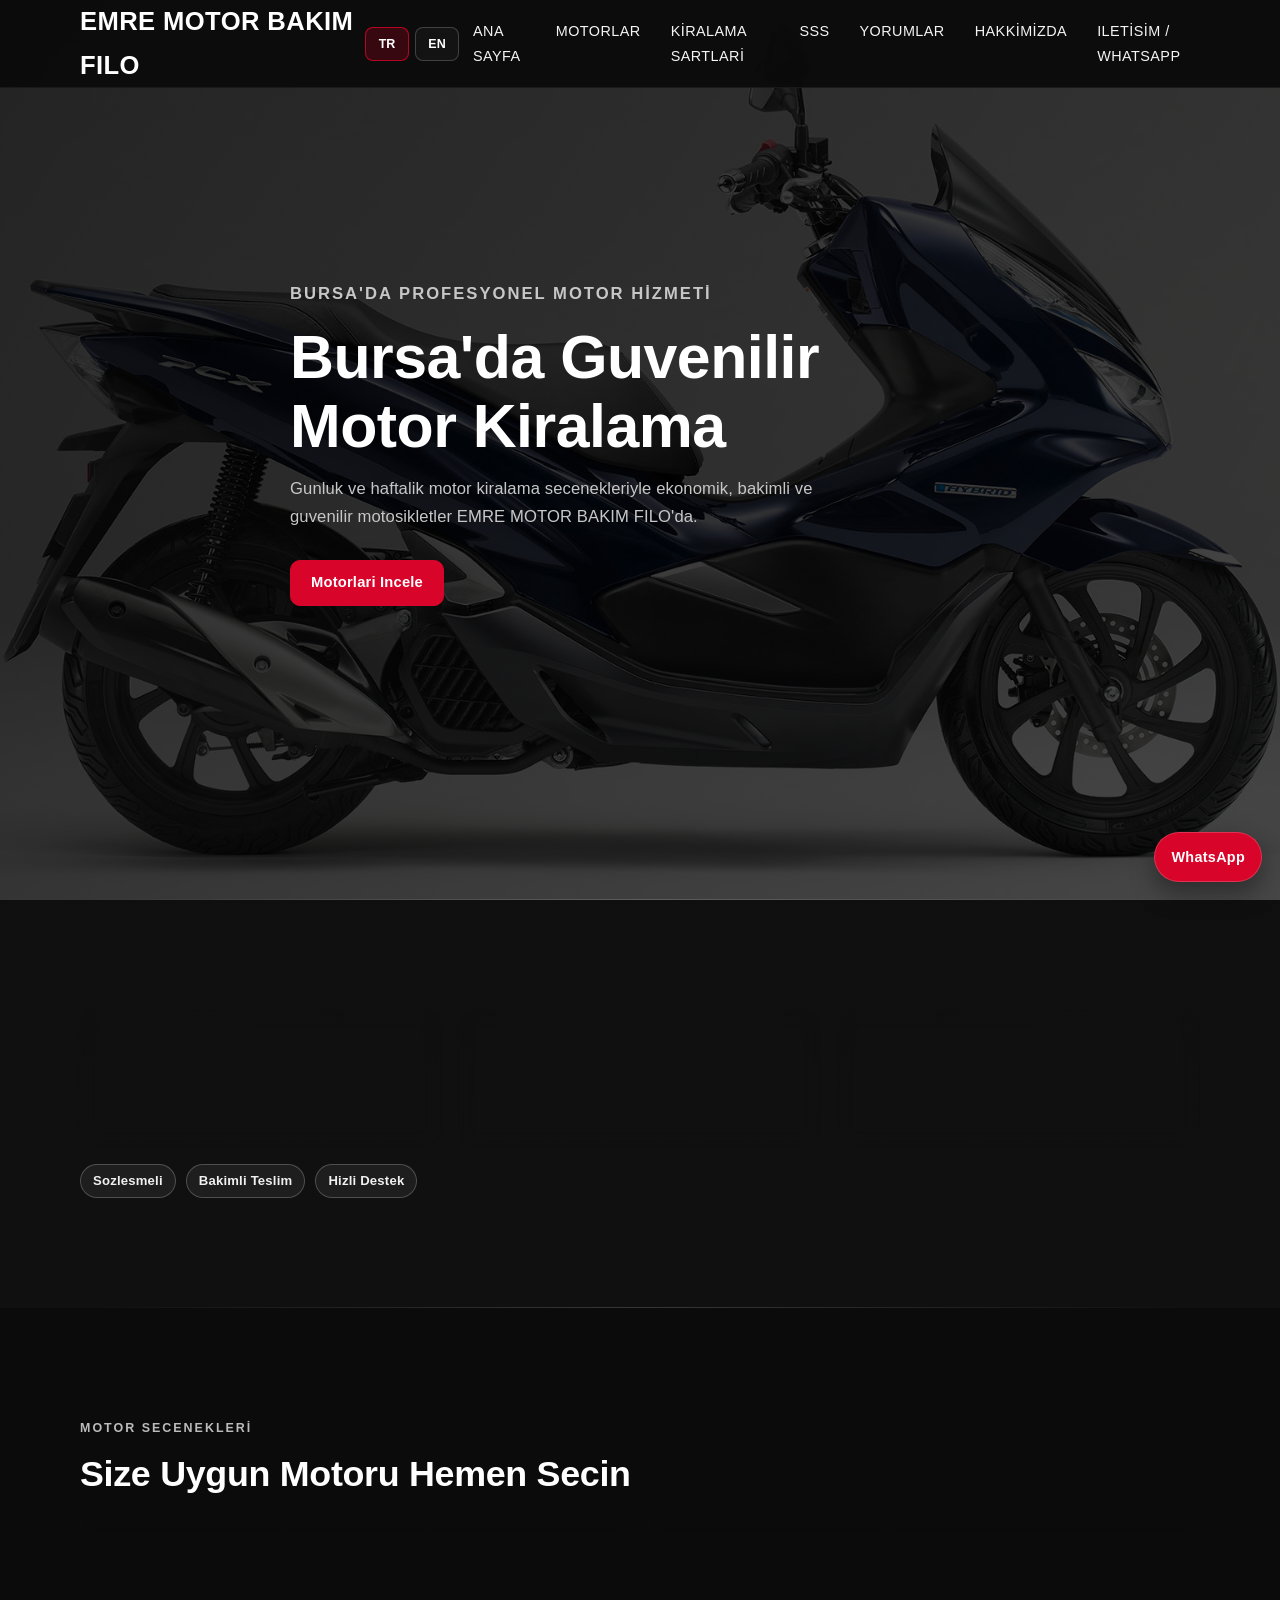
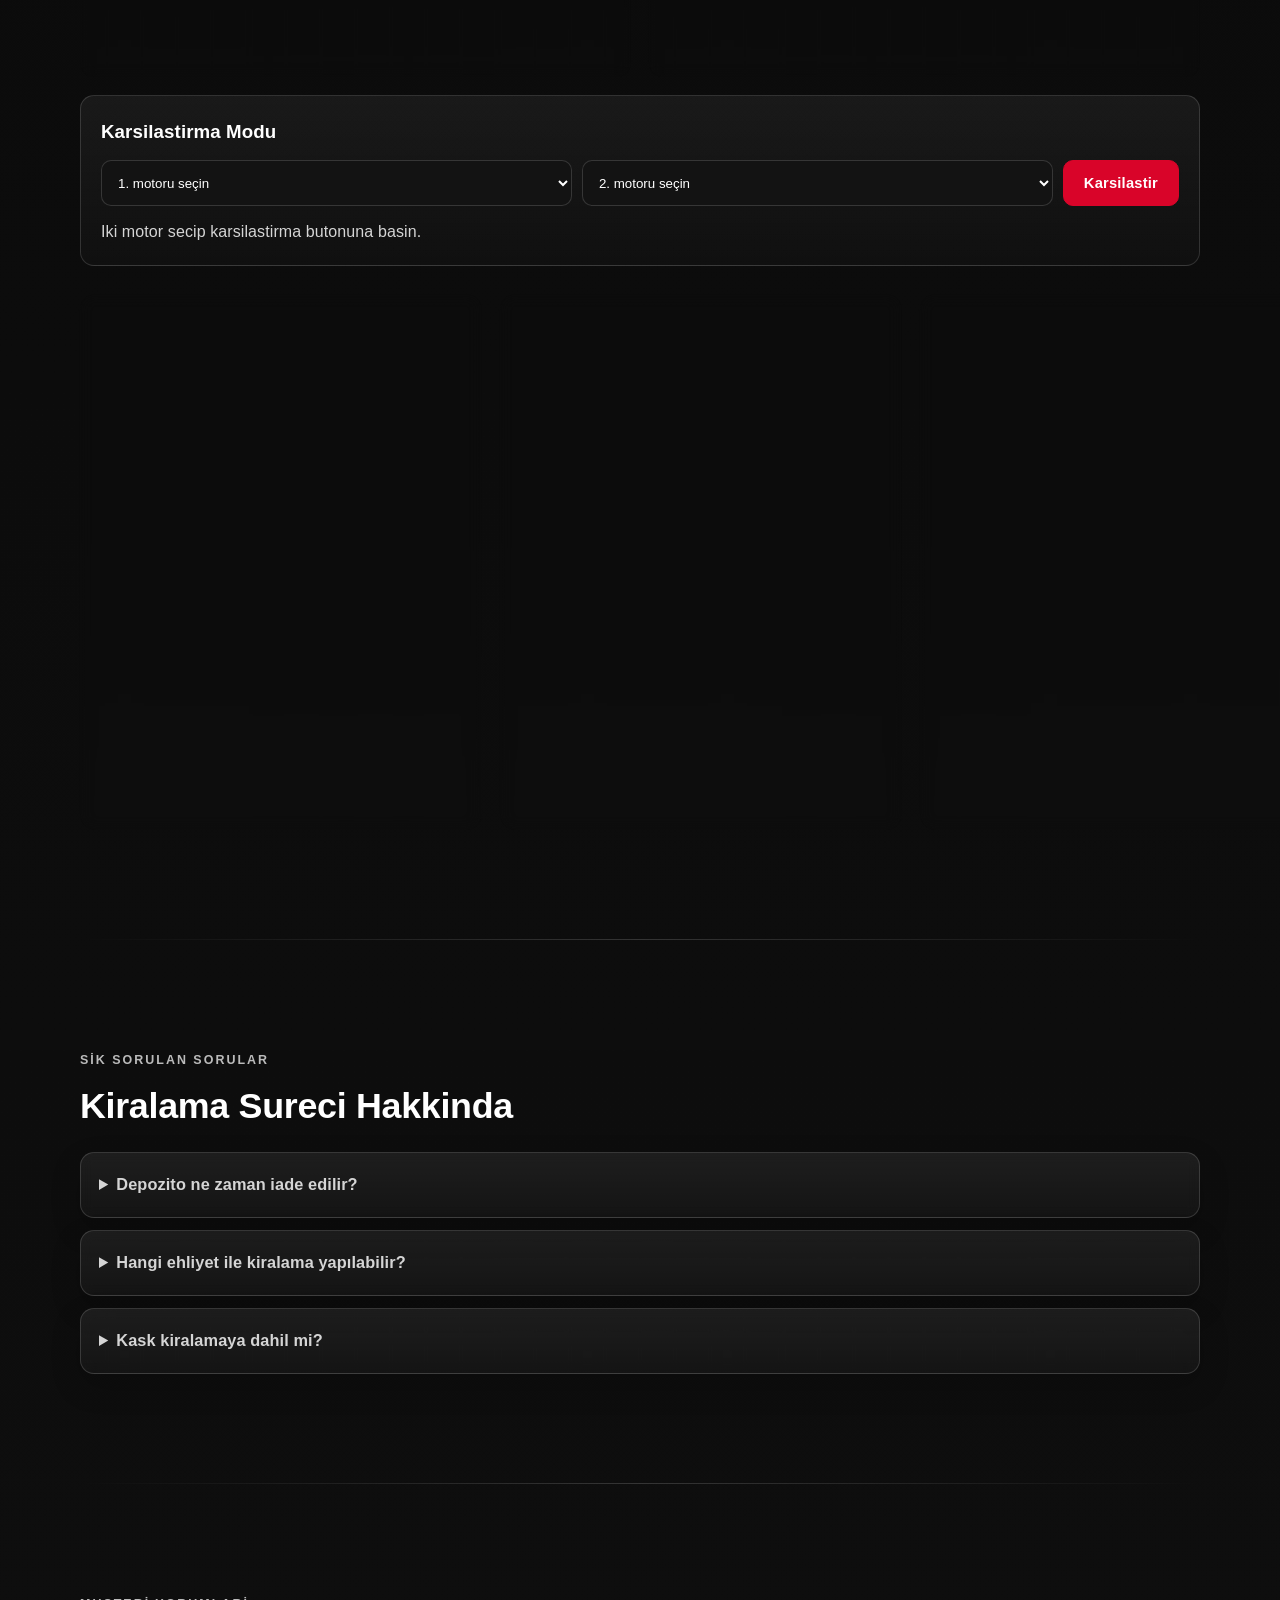
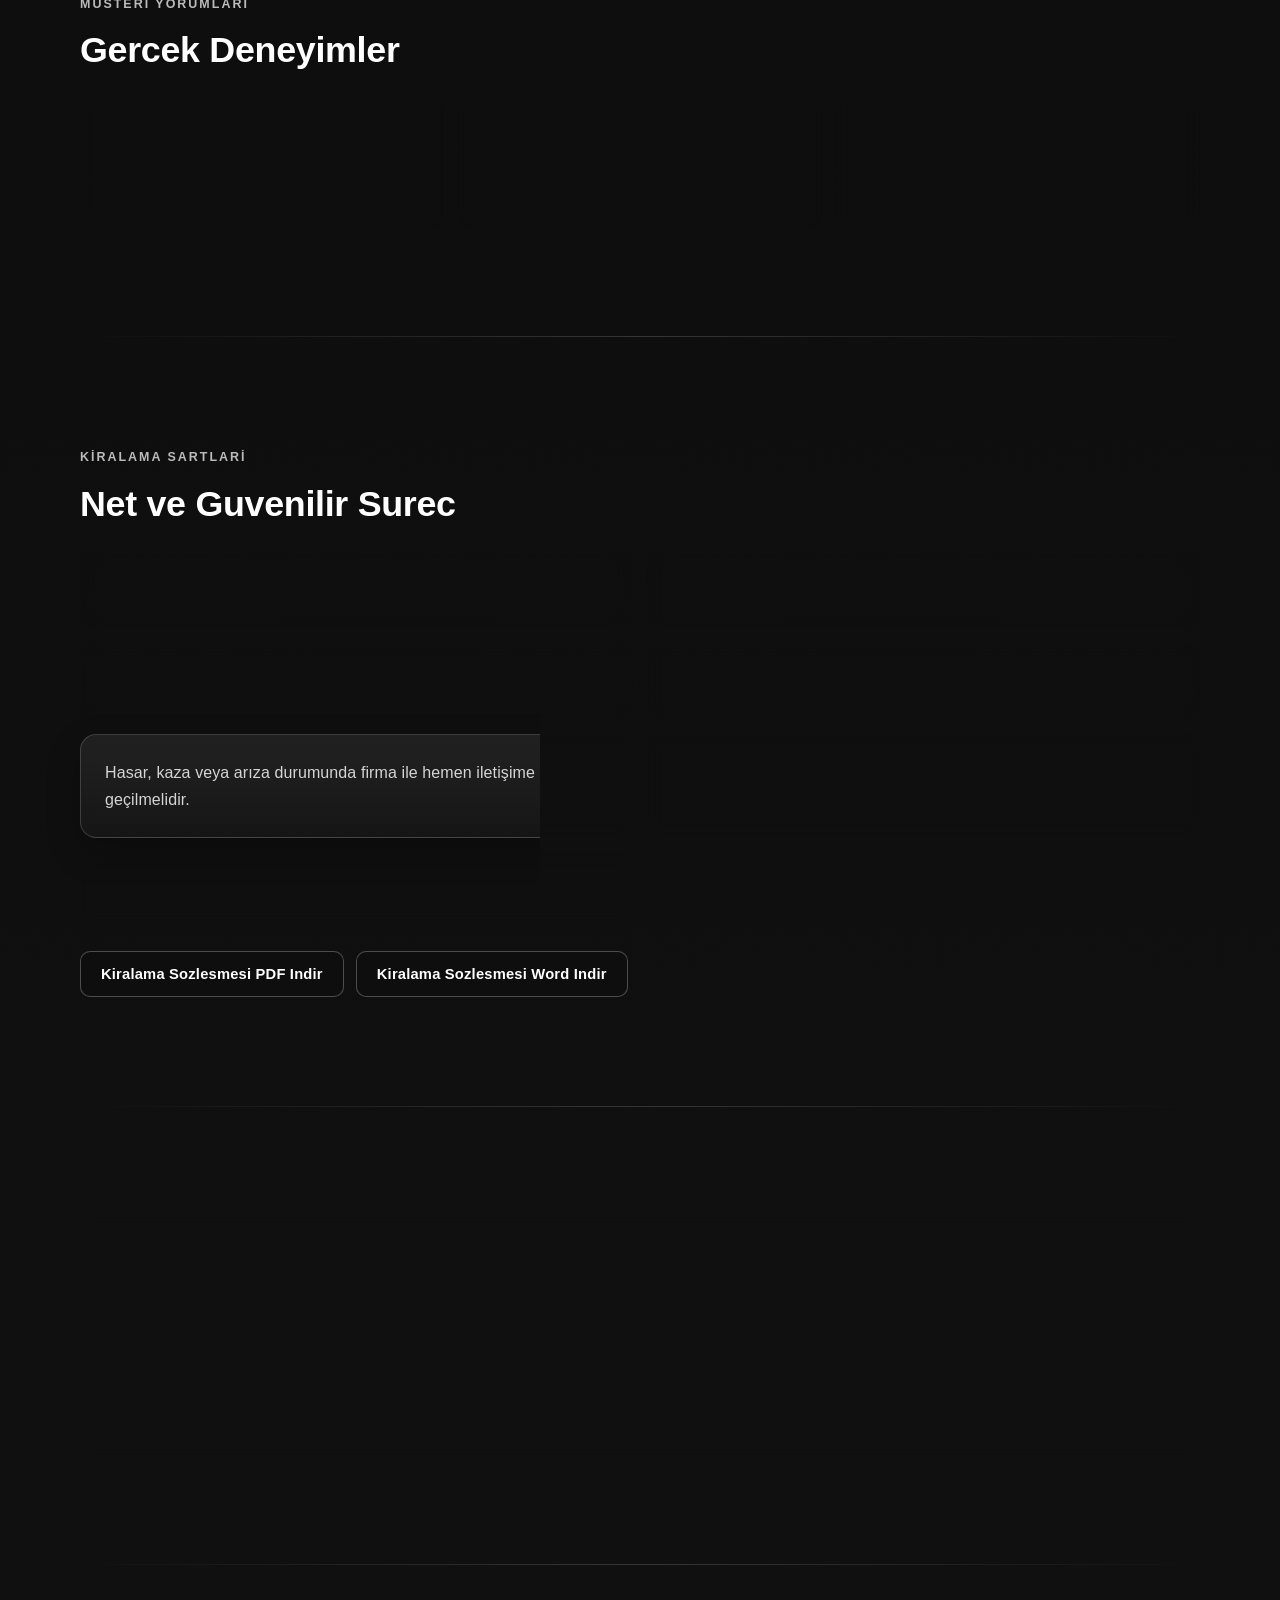
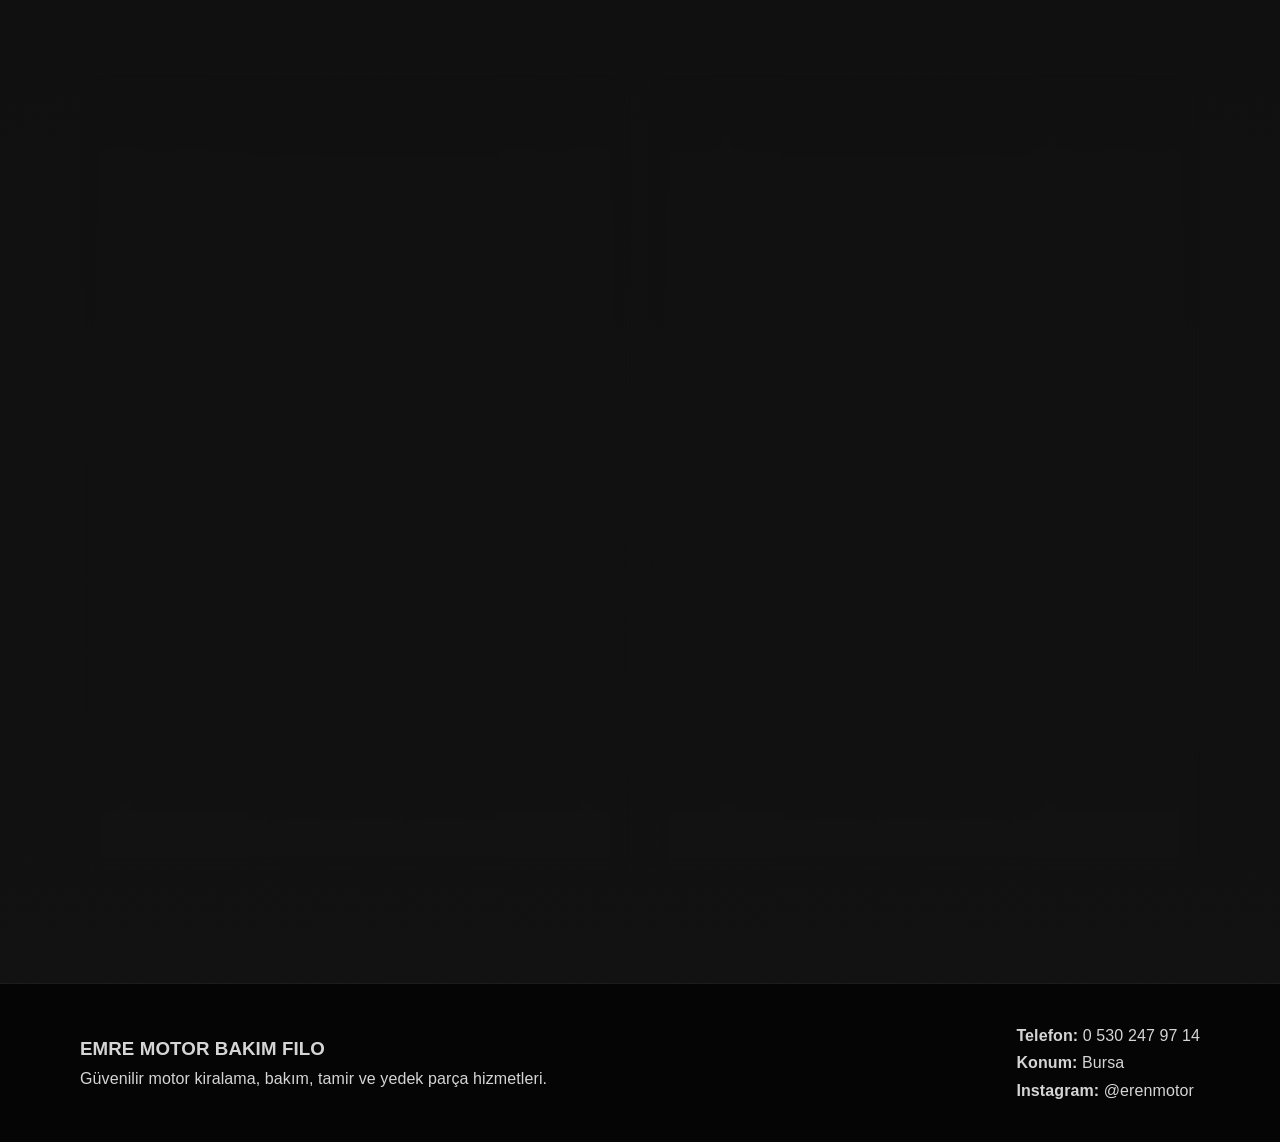
==== commit 30e3f7a7: "Add bilingual UX, gallery lightbox, comparison and reservation summary flow" ====
--- a/index.html
+++ b/index.html
@@ -14,17 +14,21 @@
     <header class="header" id="top">
       <div class="container nav-wrap">
         <a href="#ana-sayfa" class="logo">EMRE <span>MOTOR BAKIM FILO</span></a>
+        <div class="lang-switch">
+          <button class="lang-btn active" data-lang="tr">TR</button>
+          <button class="lang-btn" data-lang="en">EN</button>
+        </div>
         <button class="menu-toggle" id="menuToggle" aria-label="Menüyü Aç/Kapat">
           <span></span><span></span><span></span>
         </button>
         <nav class="nav" id="navMenu">
-          <a href="#ana-sayfa">Ana Sayfa</a>
-          <a href="#motorlar">Motorlar</a>
-          <a href="#sartlar">Kiralama Şartları</a>
-          <a href="#sss">SSS</a>
-          <a href="#yorumlar">Yorumlar</a>
-          <a href="#hakkimizda">Hakkımızda</a>
-          <a href="#iletisim">İletişim / WhatsApp</a>
+          <a href="#ana-sayfa" data-i18n="nav_home">Ana Sayfa</a>
+          <a href="#motorlar" data-i18n="nav_bikes">Motorlar</a>
+          <a href="#sartlar" data-i18n="nav_terms">Kiralama Şartları</a>
+          <a href="#sss" data-i18n="nav_faq">SSS</a>
+          <a href="#yorumlar" data-i18n="nav_reviews">Yorumlar</a>
+          <a href="#hakkimizda" data-i18n="nav_about">Hakkımızda</a>
+          <a href="#iletisim" data-i18n="nav_contact">İletişim / WhatsApp</a>
         </nav>
       </div>
     </header>
@@ -33,15 +37,14 @@
       <section class="hero section" id="ana-sayfa">
         <div class="hero-overlay"></div>
         <div class="container hero-content reveal">
-          <p class="eyebrow">Bursa'da Profesyonel Motor Hizmeti</p>
-          <h1>Bursa’da Güvenilir Motor Kiralama</h1>
-          <p>
+          <p class="eyebrow" data-i18n="hero_eyebrow">Bursa'da Profesyonel Motor Hizmeti</p>
+          <h1 data-i18n="hero_title">Bursa’da Güvenilir Motor Kiralama</h1>
+          <p data-i18n="hero_text">
             Günlük ve haftalık motor kiralama seçenekleriyle ekonomik, bakımlı ve
             güvenilir motosikletler EMRE MOTOR BAKIM FILO’da.
           </p>
           <div class="hero-actions">
-            <a href="#motorlar" class="btn btn-primary">Motorları İncele</a>
-            <a href="#" class="btn btn-outline wa-btn">WhatsApp’tan Kirala</a>
+            <a href="#motorlar" class="btn btn-primary" data-i18n="hero_cta">Motorları İncele</a>
           </div>
         </div>
       </section>
@@ -49,29 +52,34 @@
       <section class="trust section">
         <div class="container trust-grid">
           <article class="trust-card reveal">
-            <h3>Bakımlı Motorlar</h3>
-            <p>Her teslimattan önce teknik kontrolleri yapılmış, güvenli motorlar.</p>
+            <h3 data-i18n="trust_1_t">Bakımlı Motorlar</h3>
+            <p data-i18n="trust_1_d">Her teslimattan önce teknik kontrolleri yapılmış, güvenli motorlar.</p>
           </article>
           <article class="trust-card reveal">
-            <h3>Hızlı Kiralama</h3>
-            <p>Kısa sürede işlem, net bilgilendirme ve kolay rezervasyon süreci.</p>
+            <h3 data-i18n="trust_2_t">Hızlı Kiralama</h3>
+            <p data-i18n="trust_2_d">Kısa sürede işlem, net bilgilendirme ve kolay rezervasyon süreci.</p>
           </article>
           <article class="trust-card reveal">
-            <h3>Şeffaf Şartlar</h3>
-            <p>Sürpriz maliyet olmadan açık fiyat ve net kiralama koşulları.</p>
+            <h3 data-i18n="trust_3_t">Şeffaf Şartlar</h3>
+            <p data-i18n="trust_3_d">Sürpriz maliyet olmadan açık fiyat ve net kiralama koşulları.</p>
           </article>
+        </div>
+        <div class="container badges-row reveal">
+          <span class="trust-badge" data-i18n="badge_1">Sözleşmeli</span>
+          <span class="trust-badge" data-i18n="badge_2">Bakımlı Teslim</span>
+          <span class="trust-badge" data-i18n="badge_3">Hızlı Destek</span>
         </div>
       </section>
 
       <section class="section" id="motorlar">
         <div class="container">
           <div class="section-head reveal">
-            <p class="eyebrow">Motor Seçenekleri</p>
-            <h2>Size Uygun Motoru Hemen Seçin</h2>
+            <p class="eyebrow" data-i18n="bikes_eyebrow">Motor Seçenekleri</p>
+            <h2 data-i18n="bikes_title">Size Uygun Motoru Hemen Seçin</h2>
           </div>
           <div class="tools-grid reveal">
             <div class="tool-card">
-              <h3>Motor Filtrele</h3>
+              <h3 data-i18n="filter_title">Motor Filtrele</h3>
               <div class="filter-row">
                 <select id="licenseFilter">
                   <option value="all">Ehliyet: Tümü</option>
@@ -87,7 +95,7 @@
               </div>
             </div>
             <div class="tool-card">
-              <h3>Canlı Fiyat Hesaplama</h3>
+              <h3 data-i18n="calc_title">Canlı Fiyat Hesaplama</h3>
               <div class="calculator-grid">
                 <select id="calcMotor">
                   <option value="">Motor seçin</option>
@@ -96,13 +104,38 @@
                   <option value="1000" data-deposit="5000">Honda PCX 125</option>
                 </select>
                 <input type="number" id="calcDays" min="1" placeholder="Kaç gün?" />
-                <button class="btn btn-primary" id="calcBtn">Hesapla</button>
-              </div>
-              <p class="calc-result" id="calcResult">Toplam tutarı görmek için hesapla.</p>
+                <button class="btn btn-primary" id="calcBtn" data-i18n="calc_btn">Hesapla</button>
+              </div>
+              <p class="calc-result" id="calcResult" data-i18n="calc_hint">Toplam tutarı görmek için hesapla.</p>
+            </div>
+          </div>
+          <div class="compare-box reveal">
+            <h3 data-i18n="compare_title">Karşılaştırma Modu</h3>
+            <div class="compare-controls">
+              <select id="compareBikeA">
+                <option value="">1. motoru seçin</option>
+                <option value="Honda Dio 110">Honda Dio 110</option>
+                <option value="Yamaha NMAX 125">Yamaha NMAX 125</option>
+                <option value="Honda PCX 125">Honda PCX 125</option>
+              </select>
+              <select id="compareBikeB">
+                <option value="">2. motoru seçin</option>
+                <option value="Honda Dio 110">Honda Dio 110</option>
+                <option value="Yamaha NMAX 125">Yamaha NMAX 125</option>
+                <option value="Honda PCX 125">Honda PCX 125</option>
+              </select>
+              <button class="btn btn-primary" id="compareBtn" data-i18n="compare_btn">Karşılaştır</button>
+            </div>
+            <div class="compare-result" id="compareResult" data-i18n="compare_hint">
+              İki motor seçip karşılaştırma butonuna basın.
             </div>
           </div>
           <div class="motor-grid">
             <article class="motor-card reveal" data-model="Honda Dio 110" data-price="750" data-license="A1 A2" data-deposit="3000">
+              <div class="campaign-badges">
+                <span class="badge">Haftalık %9 İndirim</span>
+                <span class="badge">Aylık %56 İndirim</span>
+              </div>
               <div class="img-placeholder">
                 <img
                   src="./honda-dio-110.jpg"
@@ -115,16 +148,18 @@
                 <li><strong>Günlük Fiyat:</strong> 750 TL</li>
                 <li><strong>Haftalık Fiyat:</strong> 4.800 TL</li>
                 <li><strong>Aylık Fiyat:</strong> 10.000 TL</li>
-                <li><strong>Depozito:</strong> 3.000 TL</li>
-                <li><strong>Ehliyet:</strong> A1 / A2</li>
               </ul>
               <div class="card-actions">
-                <a href="#" class="btn btn-primary wa-btn" data-bike="Honda Dio 110">WhatsApp’tan Kirala</a>
-                <a href="./detail.html?model=Honda%20Dio%20110" class="btn btn-outline">Detay Gör</a>
+                <a href="#" class="btn btn-primary wa-btn" data-bike="Honda Dio 110" data-i18n="rent_btn">WhatsApp’tan Kirala</a>
+                <a href="./detail.html?model=Honda%20Dio%20110" class="btn btn-outline" data-i18n="detail_btn">Detay Gör</a>
               </div>
             </article>
 
             <article class="motor-card reveal" data-model="Yamaha NMAX 125" data-price="1100" data-license="A1 A2" data-deposit="5000">
+              <div class="campaign-badges">
+                <span class="badge">Haftalık %9 İndirim</span>
+                <span class="badge">Aylık %31 İndirim</span>
+              </div>
               <div class="img-placeholder">
                 <img
                   src="./yamaha-nmax-125.jpg"
@@ -137,16 +172,18 @@
                 <li><strong>Günlük Fiyat:</strong> 1.100 TL</li>
                 <li><strong>Haftalık Fiyat:</strong> 7.000 TL</li>
                 <li><strong>Aylık Fiyat:</strong> 16.000 TL</li>
-                <li><strong>Depozito:</strong> 5.000 TL</li>
-                <li><strong>Ehliyet:</strong> A1 / A2</li>
               </ul>
               <div class="card-actions">
-                <a href="#" class="btn btn-primary wa-btn" data-bike="Yamaha NMAX 125">WhatsApp’tan Kirala</a>
-                <a href="./detail.html?model=Yamaha%20NMAX%20125" class="btn btn-outline">Detay Gör</a>
+                <a href="#" class="btn btn-primary wa-btn" data-bike="Yamaha NMAX 125" data-i18n="rent_btn">WhatsApp’tan Kirala</a>
+                <a href="./detail.html?model=Yamaha%20NMAX%20125" class="btn btn-outline" data-i18n="detail_btn">Detay Gör</a>
               </div>
             </article>
 
             <article class="motor-card reveal" data-model="Honda PCX 125" data-price="1000" data-license="A1 A2" data-deposit="5000">
+              <div class="campaign-badges">
+                <span class="badge">Haftalık %7 İndirim</span>
+                <span class="badge">Aylık %47 İndirim</span>
+              </div>
               <div class="img-placeholder">
                 <img
                   src="./honda-pcx-125.jpg"
@@ -159,12 +196,10 @@
                 <li><strong>Günlük Fiyat:</strong> 1.000 TL</li>
                 <li><strong>Haftalık Fiyat:</strong> 6.500 TL</li>
                 <li><strong>Aylık Fiyat:</strong> 16.000 TL</li>
-                <li><strong>Depozito:</strong> 5.000 TL</li>
-                <li><strong>Ehliyet:</strong> A1 / A2</li>
               </ul>
               <div class="card-actions">
-                <a href="#" class="btn btn-primary wa-btn" data-bike="Honda PCX 125">WhatsApp’tan Kirala</a>
-                <a href="./detail.html?model=Honda%20PCX%20125" class="btn btn-outline">Detay Gör</a>
+                <a href="#" class="btn btn-primary wa-btn" data-bike="Honda PCX 125" data-i18n="rent_btn">WhatsApp’tan Kirala</a>
+                <a href="./detail.html?model=Honda%20PCX%20125" class="btn btn-outline" data-i18n="detail_btn">Detay Gör</a>
               </div>
             </article>
           </div>
@@ -174,8 +209,8 @@
       <section class="section" id="sss">
         <div class="container">
           <div class="section-head reveal">
-            <p class="eyebrow">Sık Sorulan Sorular</p>
-            <h2>Kiralama Süreci Hakkında</h2>
+            <p class="eyebrow" data-i18n="faq_eyebrow">Sık Sorulan Sorular</p>
+            <h2 data-i18n="faq_title">Kiralama Süreci Hakkında</h2>
           </div>
           <div class="faq-list reveal">
             <details class="faq-item">
@@ -197,8 +232,8 @@
       <section class="section" id="yorumlar">
         <div class="container">
           <div class="section-head reveal">
-            <p class="eyebrow">Müşteri Yorumları</p>
-            <h2>Gerçek Deneyimler</h2>
+            <p class="eyebrow" data-i18n="reviews_eyebrow">Müşteri Yorumları</p>
+            <h2 data-i18n="reviews_title">Gerçek Deneyimler</h2>
           </div>
           <div class="review-grid">
             <article class="review-card reveal">
@@ -220,8 +255,8 @@
       <section class="section" id="sartlar">
         <div class="container">
           <div class="section-head reveal">
-            <p class="eyebrow">Kiralama Şartları</p>
-            <h2>Net ve Güvenilir Süreç</h2>
+            <p class="eyebrow" data-i18n="terms_eyebrow">Kiralama Şartları</p>
+            <h2 data-i18n="terms_title">Net ve Güvenilir Süreç</h2>
           </div>
           <div class="terms-grid">
             <article class="term-card reveal">Geçerli ehliyet ve kimlik zorunludur.</article>
@@ -241,9 +276,9 @@
               class="btn btn-outline"
               id="pdfDownloadBtn"
             >
-              Kiralama Sözleşmesi PDF İndir
+              <span data-i18n="pdf_btn">Kiralama Sözleşmesi PDF İndir</span>
             </a>
-            <a href="#" class="btn btn-outline">Kiralama Sözleşmesi Word İndir</a>
+            <a href="#" class="btn btn-outline" data-i18n="word_btn">Kiralama Sözleşmesi Word İndir</a>
           </div>
         </div>
       </section>
@@ -251,7 +286,7 @@
       <section class="section" id="hakkimizda">
         <div class="container about reveal">
           <div class="section-head">
-            <p class="eyebrow">Hakkımızda</p>
+            <p class="eyebrow" data-i18n="about_eyebrow">Hakkımızda</p>
             <h2>EMRE MOTOR BAKIM FILO</h2>
           </div>
           <p>
@@ -268,8 +303,8 @@
         <div class="container contact-grid">
           <div class="contact-info reveal">
             <div class="section-head">
-              <p class="eyebrow">İletişim</p>
-              <h2>Bize Ulaşın</h2>
+            <p class="eyebrow" data-i18n="contact_eyebrow">İletişim</p>
+            <h2 data-i18n="contact_title">Bize Ulaşın</h2>
             </div>
             <ul>
               <li><strong>Yetkili:</strong> Aziz Yavaş - Emre Yavaş</li>
@@ -291,7 +326,7 @@
             </ul>
             <div class="contact-actions">
               <a href="#" class="btn btn-primary wa-btn">WhatsApp</a>
-              <a href="tel:+905302479714" class="btn btn-outline">Tek Tık Ara</a>
+              <a href="tel:+905302479714" class="btn btn-outline" data-i18n="call_btn">Tek Tık Ara</a>
             </div>
             <div class="map-placeholder">
               <iframe
@@ -308,23 +343,63 @@
           </div>
 
           <form class="contact-form reveal" id="contactForm">
-            <h3>Hızlı Talep Formu</h3>
-            <label for="name">Ad Soyad</label>
-            <input type="text" id="name" name="name" required />
-
-            <label for="phone">Telefon</label>
-            <input type="tel" id="phone" name="phone" required />
-
-            <label for="bike">Kiralamak istediğiniz motor</label>
-            <input type="text" id="bike" name="bike" required />
-
-            <label for="date">Tarih aralığı</label>
-            <input type="text" id="date" name="date" placeholder="Örn: 12.06.2026 - 15.06.2026" required />
-
-            <label for="message">Mesaj</label>
-            <textarea id="message" name="message" rows="4" required></textarea>
-
-            <button type="submit" class="btn btn-primary">Gönder</button>
+            <h3 data-i18n="form_title">Hızlı Talep Formu</h3>
+            <div class="request-grid">
+              <div>
+                <label for="name" data-i18n="f_name">Ad Soyad</label>
+                <input type="text" id="name" name="name" required />
+
+                <label for="phone" data-i18n="f_phone">Telefon</label>
+                <input type="tel" id="phone" name="phone" required />
+
+                <label for="bike" data-i18n="f_bike">Kiralamak istediğiniz motor</label>
+                <select id="bike" name="bike" required>
+                  <option value="">Motor seçin</option>
+                  <option value="Honda Dio 110">Honda Dio 110</option>
+                  <option value="Yamaha NMAX 125">Yamaha NMAX 125</option>
+                  <option value="Honda PCX 125">Honda PCX 125</option>
+                </select>
+
+                <label for="date" data-i18n="f_date">Tarih</label>
+                <input type="text" id="date" name="date" placeholder="Örn: 12.06.2026" required />
+
+                <div class="duration-row">
+                  <div>
+                    <label for="durationType" data-i18n="duration_type">Süre Tipi</label>
+                    <select id="durationType" name="durationType" required>
+                      <option value="daily">Günlük</option>
+                      <option value="weekly">Haftalık</option>
+                      <option value="monthly">Aylık</option>
+                    </select>
+                  </div>
+                  <div>
+                    <label for="durationCount" data-i18n="duration_count">Süre Adedi</label>
+                    <input type="number" id="durationCount" name="durationCount" min="1" value="1" required />
+                  </div>
+                </div>
+
+                <label for="message" data-i18n="f_message">Mesaj</label>
+                <textarea id="message" name="message" rows="4" required></textarea>
+
+                <div class="form-actions">
+                  <button type="submit" class="btn btn-primary" data-i18n="send_btn">Gönder</button>
+                  <button type="button" class="btn btn-outline" id="waSummaryBtn" data-i18n="wa_summary_btn">
+                    Özeti WhatsApp'a Gönder
+                  </button>
+                </div>
+              </div>
+              <aside class="summary-card" id="summaryCard">
+                <h4 data-i18n="summary_title">Rezervasyon Özeti</h4>
+                <ul>
+                  <li><strong data-i18n="summary_bike">Motor:</strong> <span id="sumBike">-</span></li>
+                  <li><strong data-i18n="summary_date">Tarih:</strong> <span id="sumDate">-</span></li>
+                  <li><strong data-i18n="summary_duration">Süre:</strong> <span id="sumDuration">-</span></li>
+                  <li><strong data-i18n="summary_rental">Kiralama:</strong> <span id="sumRental">-</span></li>
+                  <li><strong data-i18n="summary_deposit">Depozito:</strong> <span id="sumDeposit">-</span></li>
+                  <li><strong data-i18n="summary_total">Toplam:</strong> <span id="sumTotal">-</span></li>
+                </ul>
+              </aside>
+            </div>
             <p class="form-note" id="formNote"></p>
           </form>
         </div>
@@ -336,7 +411,7 @@
       class="floating-wa wa-btn"
       aria-label="WhatsApp ile iletişime geç"
     >
-      WhatsApp
+      <span data-i18n="wa_float">WhatsApp</span>
     </a>
 
     <footer class="footer">
--- a/style.css
+++ b/style.css
@@ -12,6 +12,8 @@
   --space-md: 22px;
   --space-lg: 34px;
   --space-xl: 56px;
+  --section-space-desktop: 110px;
+  --section-space-mobile: 82px;
 }
 
 * {
@@ -27,7 +29,7 @@
 body {
   font-family: "Segoe UI", "Inter", Tahoma, Geneva, Verdana, sans-serif;
   background: linear-gradient(180deg, #090909, #121212);
-  color: var(--light);
+  color: #d5d5d5;
   line-height: 1.7;
   letter-spacing: 0.1px;
 }
@@ -39,7 +41,7 @@
 
 .section {
   position: relative;
-  padding: 110px 0;
+  padding-block: var(--section-space-desktop);
 }
 
 .section::after {
@@ -93,6 +95,30 @@
   justify-content: space-between;
 }
 
+.lang-switch {
+  display: flex;
+  gap: 6px;
+  margin-left: auto;
+  margin-right: 14px;
+}
+
+.lang-btn {
+  min-width: 44px;
+  min-height: 34px;
+  border-radius: 8px;
+  border: 1px solid rgba(255, 255, 255, 0.2);
+  background: rgba(20, 20, 20, 0.9);
+  color: #fff;
+  font-size: 0.78rem;
+  font-weight: 700;
+  cursor: pointer;
+}
+
+.lang-btn.active {
+  border-color: rgba(217, 4, 41, 0.8);
+  background: rgba(217, 4, 41, 0.22);
+}
+
 .logo {
   color: var(--white);
   font-size: 1.6rem;
@@ -102,7 +128,7 @@
 }
 
 .logo span {
-  color: var(--red);
+  color: var(--white);
 }
 
 .nav {
@@ -121,7 +147,7 @@
 }
 
 .nav a:hover {
-  color: var(--red);
+  color: #ffffff;
 }
 
 .menu-toggle {
@@ -162,8 +188,7 @@
       120deg,
       rgba(0, 0, 0, 0.82),
       rgba(0, 0, 0, 0.72)
-    ),
-    radial-gradient(circle at top right, rgba(217, 4, 41, 0.2), transparent 45%);
+    );
 }
 
 .hero-content {
@@ -177,10 +202,12 @@
   margin-bottom: var(--space-sm);
   line-height: 1.14;
   letter-spacing: -0.5px;
+  font-weight: 900;
+  color: #ffffff;
 }
 
 .hero p {
-  color: #d9d9d9;
+  color: #c7c7c7;
   max-width: 60ch;
   font-size: 1.04rem;
 }
@@ -244,6 +271,27 @@
   gap: 18px;
 }
 
+.badges-row {
+  margin-top: 18px;
+  display: flex;
+  gap: 10px;
+  flex-wrap: wrap;
+}
+
+.trust-badge {
+  display: inline-flex;
+  align-items: center;
+  min-height: 34px;
+  padding: 0 12px;
+  border-radius: 999px;
+  border: 1px solid rgba(255, 255, 255, 0.22);
+  background: rgba(255, 255, 255, 0.06);
+  color: #f0f0f0;
+  font-size: 0.82rem;
+  font-weight: 700;
+  letter-spacing: 0.2px;
+}
+
 .trust-card,
 .motor-card,
 .term-card,
@@ -263,6 +311,8 @@
   font-size: clamp(1.7rem, 2.8vw, 2.5rem);
   line-height: 1.2;
   letter-spacing: -0.3px;
+  font-weight: 850;
+  color: #ffffff;
 }
 
 .motor-grid {
@@ -305,7 +355,8 @@
 
 .filter-row select,
 .calculator-grid select,
-.calculator-grid input {
+.calculator-grid input,
+.contact-form select {
   flex: 1;
   min-width: 150px;
   background: #131313;
@@ -320,13 +371,88 @@
   color: #d6d6d6;
 }
 
+.compare-box {
+  margin-top: 18px;
+  padding: 20px;
+  border-radius: 14px;
+  border: 1px solid rgba(255, 255, 255, 0.14);
+  background: linear-gradient(180deg, rgba(255, 255, 255, 0.06), rgba(255, 255, 255, 0.02));
+}
+
+.compare-box h3 {
+  margin-bottom: 12px;
+  color: #fff;
+}
+
+.compare-controls {
+  display: grid;
+  grid-template-columns: 1fr 1fr auto;
+  gap: 10px;
+}
+
+.compare-controls select {
+  background: #131313;
+  color: #fff;
+  border: 1px solid rgba(255, 255, 255, 0.15);
+  border-radius: 10px;
+  padding: 10px 12px;
+}
+
+.compare-result {
+  margin-top: 12px;
+}
+
+.compare-table {
+  width: 100%;
+  border-collapse: collapse;
+  overflow: hidden;
+  border-radius: 10px;
+}
+
+.compare-table th,
+.compare-table td {
+  padding: 10px 12px;
+  border-bottom: 1px solid rgba(255, 255, 255, 0.12);
+  text-align: left;
+}
+
+.compare-table th {
+  color: #fff;
+  font-weight: 700;
+}
+
+.compare-table td {
+  color: #c9c9c9;
+}
+
 .motor-card {
   transition: transform 0.25s ease, border-color 0.25s ease, box-shadow 0.25s ease;
 }
 
+.campaign-badges {
+  display: flex;
+  flex-wrap: wrap;
+  gap: 8px;
+  margin-bottom: 12px;
+}
+
+.badge {
+  display: inline-flex;
+  align-items: center;
+  min-height: 28px;
+  padding: 0 10px;
+  border-radius: 999px;
+  font-size: 0.78rem;
+  font-weight: 700;
+  letter-spacing: 0.2px;
+  color: #f6f6f6;
+  background: rgba(217, 4, 41, 0.22);
+  border: 1px solid rgba(217, 4, 41, 0.45);
+}
+
 .motor-card:hover {
   transform: translateY(-6px);
-  border-color: rgba(217, 4, 41, 0.65);
+  border-color: rgba(255, 255, 255, 0.25);
   box-shadow: 0 20px 38px rgba(0, 0, 0, 0.3);
 }
 
@@ -356,6 +482,8 @@
   font-size: 1.55rem;
   line-height: 1.2;
   letter-spacing: -0.2px;
+  font-weight: 800;
+  color: #ffffff;
 }
 
 .motor-card ul {
@@ -365,7 +493,7 @@
 
 .motor-card li {
   margin-bottom: 8px;
-  color: #dfdfdf;
+  color: #c8c8c8;
   font-size: 0.98rem;
 }
 
@@ -375,6 +503,75 @@
   text-align: center;
 }
 
+.gallery-controls {
+  margin-top: 10px;
+  display: flex;
+  gap: 10px;
+}
+
+.thumb-grid {
+  margin-top: 10px;
+  display: grid;
+  grid-template-columns: repeat(3, 1fr);
+  gap: 8px;
+}
+
+.thumb-item {
+  border: 1px solid rgba(255, 255, 255, 0.2);
+  border-radius: 8px;
+  overflow: hidden;
+  cursor: pointer;
+  background: #1a1a1a;
+}
+
+.thumb-item.active {
+  border-color: rgba(217, 4, 41, 0.85);
+}
+
+.thumb-item img {
+  width: 100%;
+  height: 70px;
+  object-fit: cover;
+  display: block;
+}
+
+.lightbox {
+  position: fixed;
+  inset: 0;
+  z-index: 3000;
+  background: rgba(0, 0, 0, 0.88);
+  display: none;
+  align-items: center;
+  justify-content: center;
+  padding: 16px;
+}
+
+.lightbox.open {
+  display: flex;
+}
+
+.lightbox img {
+  width: min(1100px, 95vw);
+  max-height: 88vh;
+  object-fit: contain;
+  border-radius: 10px;
+}
+
+.lightbox-close {
+  position: absolute;
+  top: 14px;
+  right: 16px;
+  border: none;
+  background: rgba(0, 0, 0, 0.45);
+  color: #fff;
+  font-size: 2rem;
+  line-height: 1;
+  width: 42px;
+  height: 42px;
+  border-radius: 50%;
+  cursor: pointer;
+}
+
 .status {
   color: #64dd7a;
   font-weight: 700;
@@ -396,7 +593,7 @@
 
 .about p {
   margin-top: 14px;
-  color: #e1e1e1;
+  color: #c9c9c9;
 }
 
 .faq-list {
@@ -417,7 +614,7 @@
 
 .faq-item p {
   margin-top: 8px;
-  color: #d6d6d6;
+  color: #c7c7c7;
 }
 
 .review-grid {
@@ -432,12 +629,13 @@
 }
 
 .review-card p {
-  color: #d8d8d8;
+  color: #c8c8c8;
 }
 
 .review-card h4 {
   margin-top: 12px;
   color: #ffffff;
+  font-weight: 700;
 }
 
 .contact-grid {
@@ -461,7 +659,7 @@
 }
 
 .map-link:hover {
-  color: var(--red);
+  color: #ffffff;
 }
 
 .map-placeholder {
@@ -492,7 +690,8 @@
 }
 
 .contact-form input,
-.contact-form textarea {
+.contact-form textarea,
+.contact-form select {
   width: 100%;
   background: #131313;
   color: var(--white);
@@ -562,7 +761,60 @@
   transform: translateY(0);
 }
 
+.request-grid {
+  display: grid;
+  grid-template-columns: 1.45fr 1fr;
+  gap: 14px;
+}
+
+.duration-row {
+  display: grid;
+  grid-template-columns: 1fr 1fr;
+  gap: 10px;
+}
+
+.form-actions {
+  display: flex;
+  gap: 10px;
+  flex-wrap: wrap;
+}
+
+.summary-card {
+  border: 1px solid rgba(255, 255, 255, 0.16);
+  border-radius: 12px;
+  background: rgba(255, 255, 255, 0.05);
+  padding: 14px;
+  height: fit-content;
+}
+
+.summary-card h4 {
+  color: #fff;
+  margin-bottom: 8px;
+}
+
+.summary-card ul {
+  list-style: none;
+}
+
+.summary-card li {
+  display: flex;
+  justify-content: space-between;
+  gap: 10px;
+  padding: 7px 0;
+  border-bottom: 1px solid rgba(255, 255, 255, 0.1);
+  color: #cecece;
+}
+
+.summary-card li:last-child {
+  border-bottom: none;
+}
+
 @media (max-width: 980px) {
+  .lang-switch {
+    margin-left: 0;
+    margin-right: 10px;
+  }
+
   .nav {
     position: absolute;
     top: 78px;
@@ -595,15 +847,28 @@
     grid-template-columns: 1fr;
   }
 
+  .compare-controls {
+    grid-template-columns: 1fr;
+  }
+
+  .thumb-grid {
+    grid-template-columns: repeat(2, 1fr);
+  }
+
   .footer-content {
     flex-direction: column;
     align-items: flex-start;
   }
+
+  .request-grid,
+  .duration-row {
+    grid-template-columns: 1fr;
+  }
 }
 
 @media (max-width: 600px) {
   .section {
-    padding: 82px 0;
+    padding-block: var(--section-space-mobile);
   }
 
   .hero {
